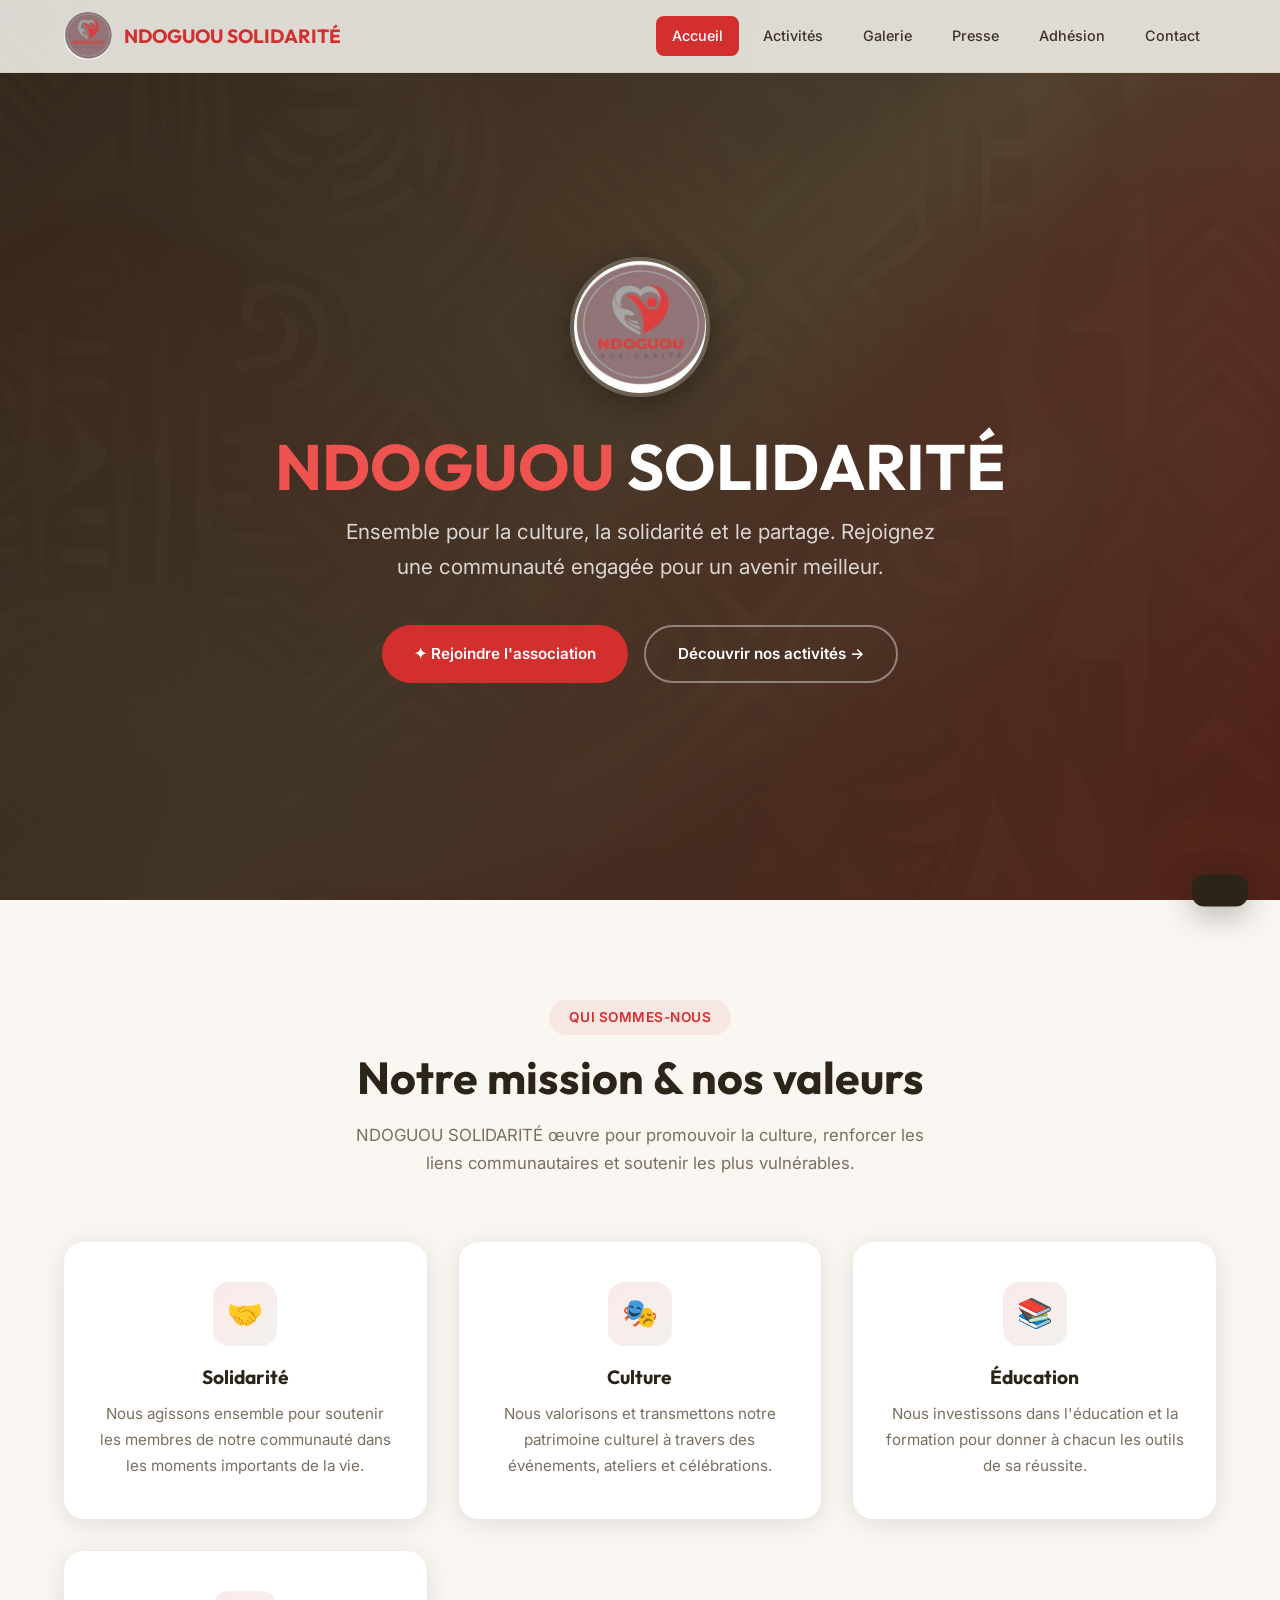
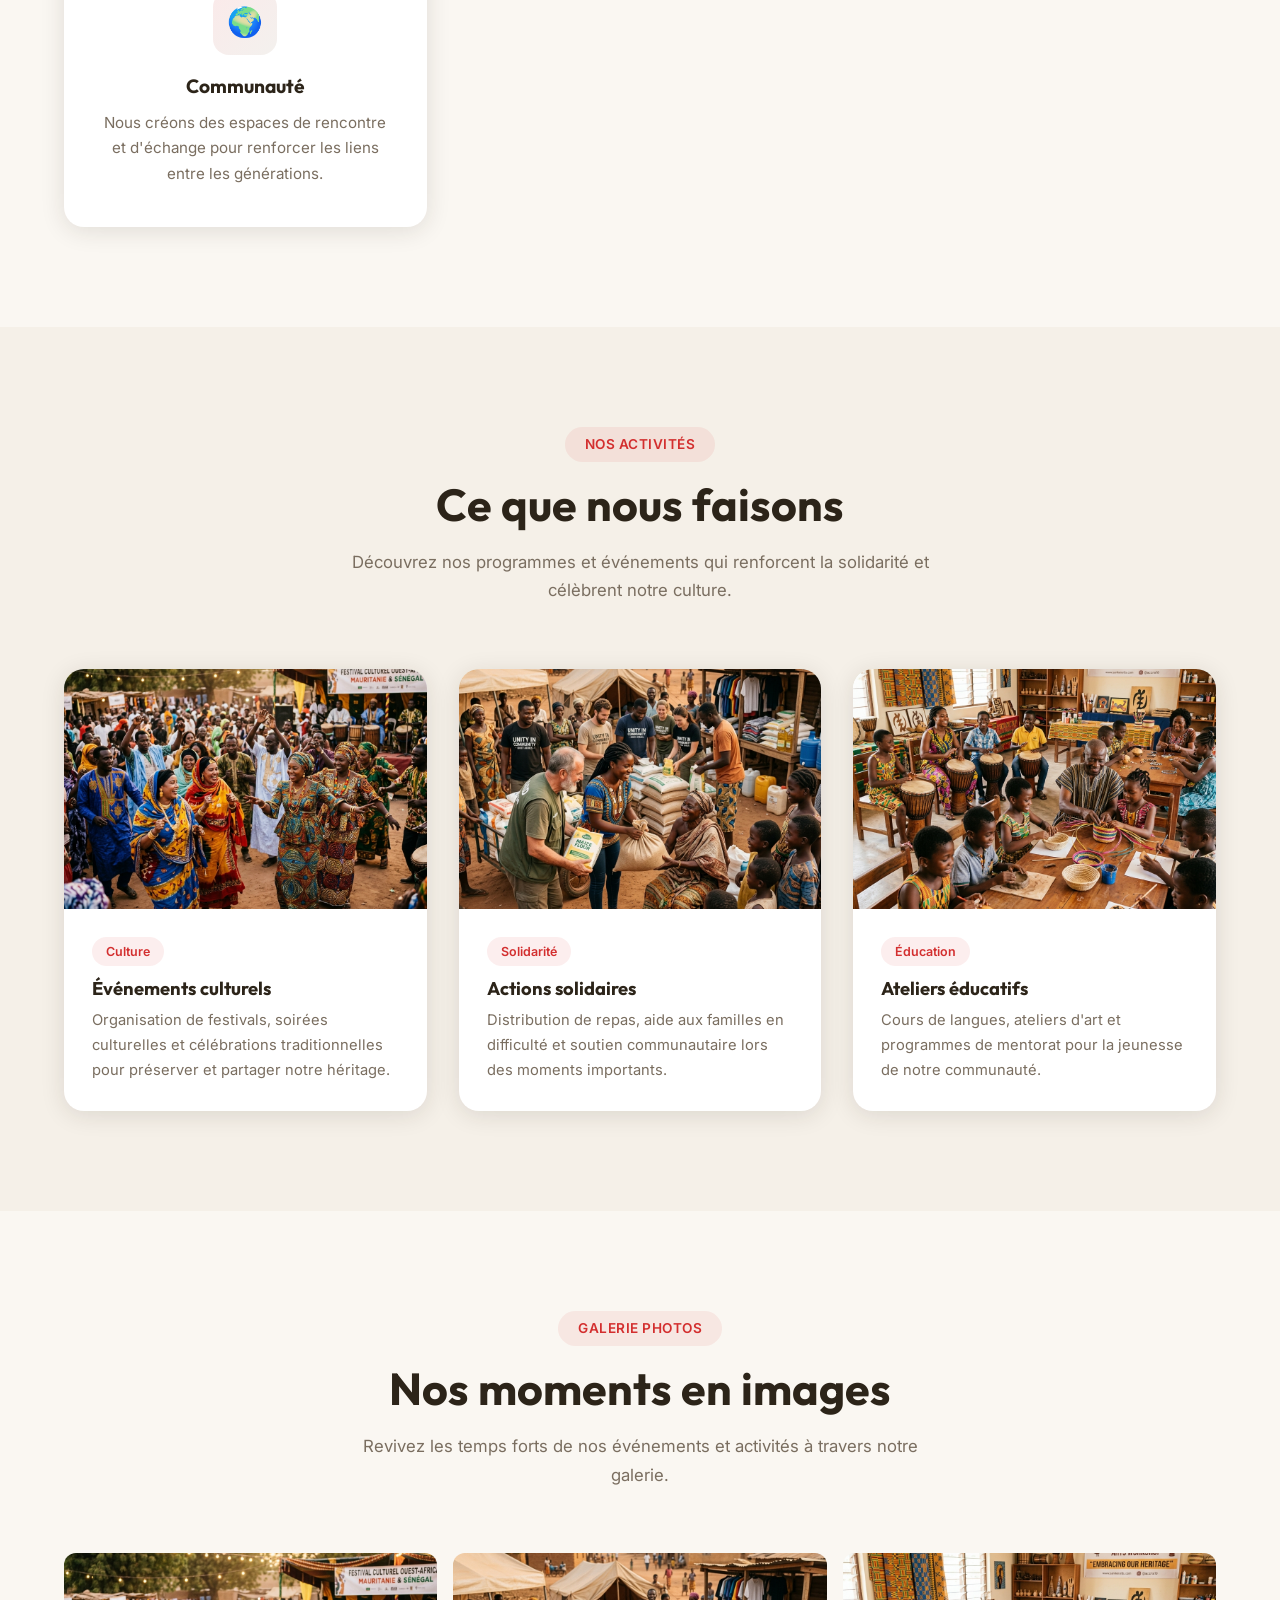
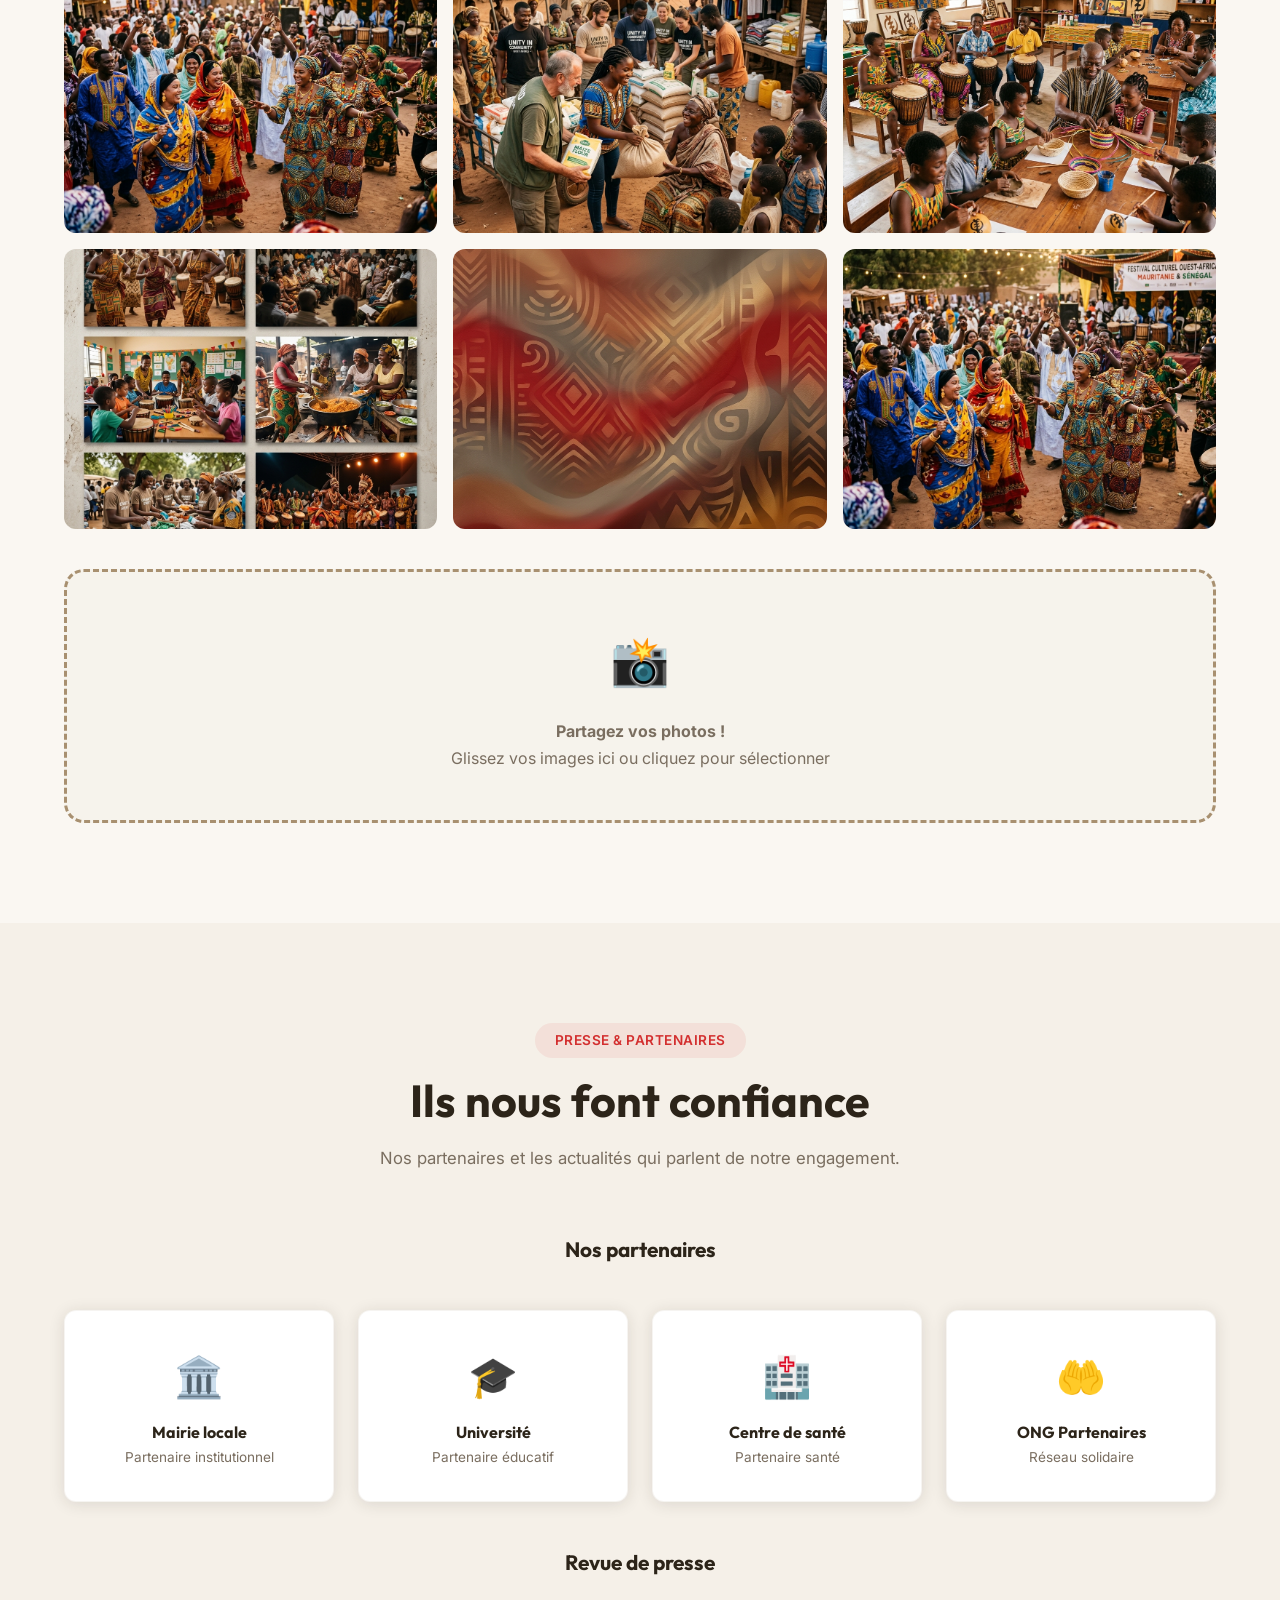
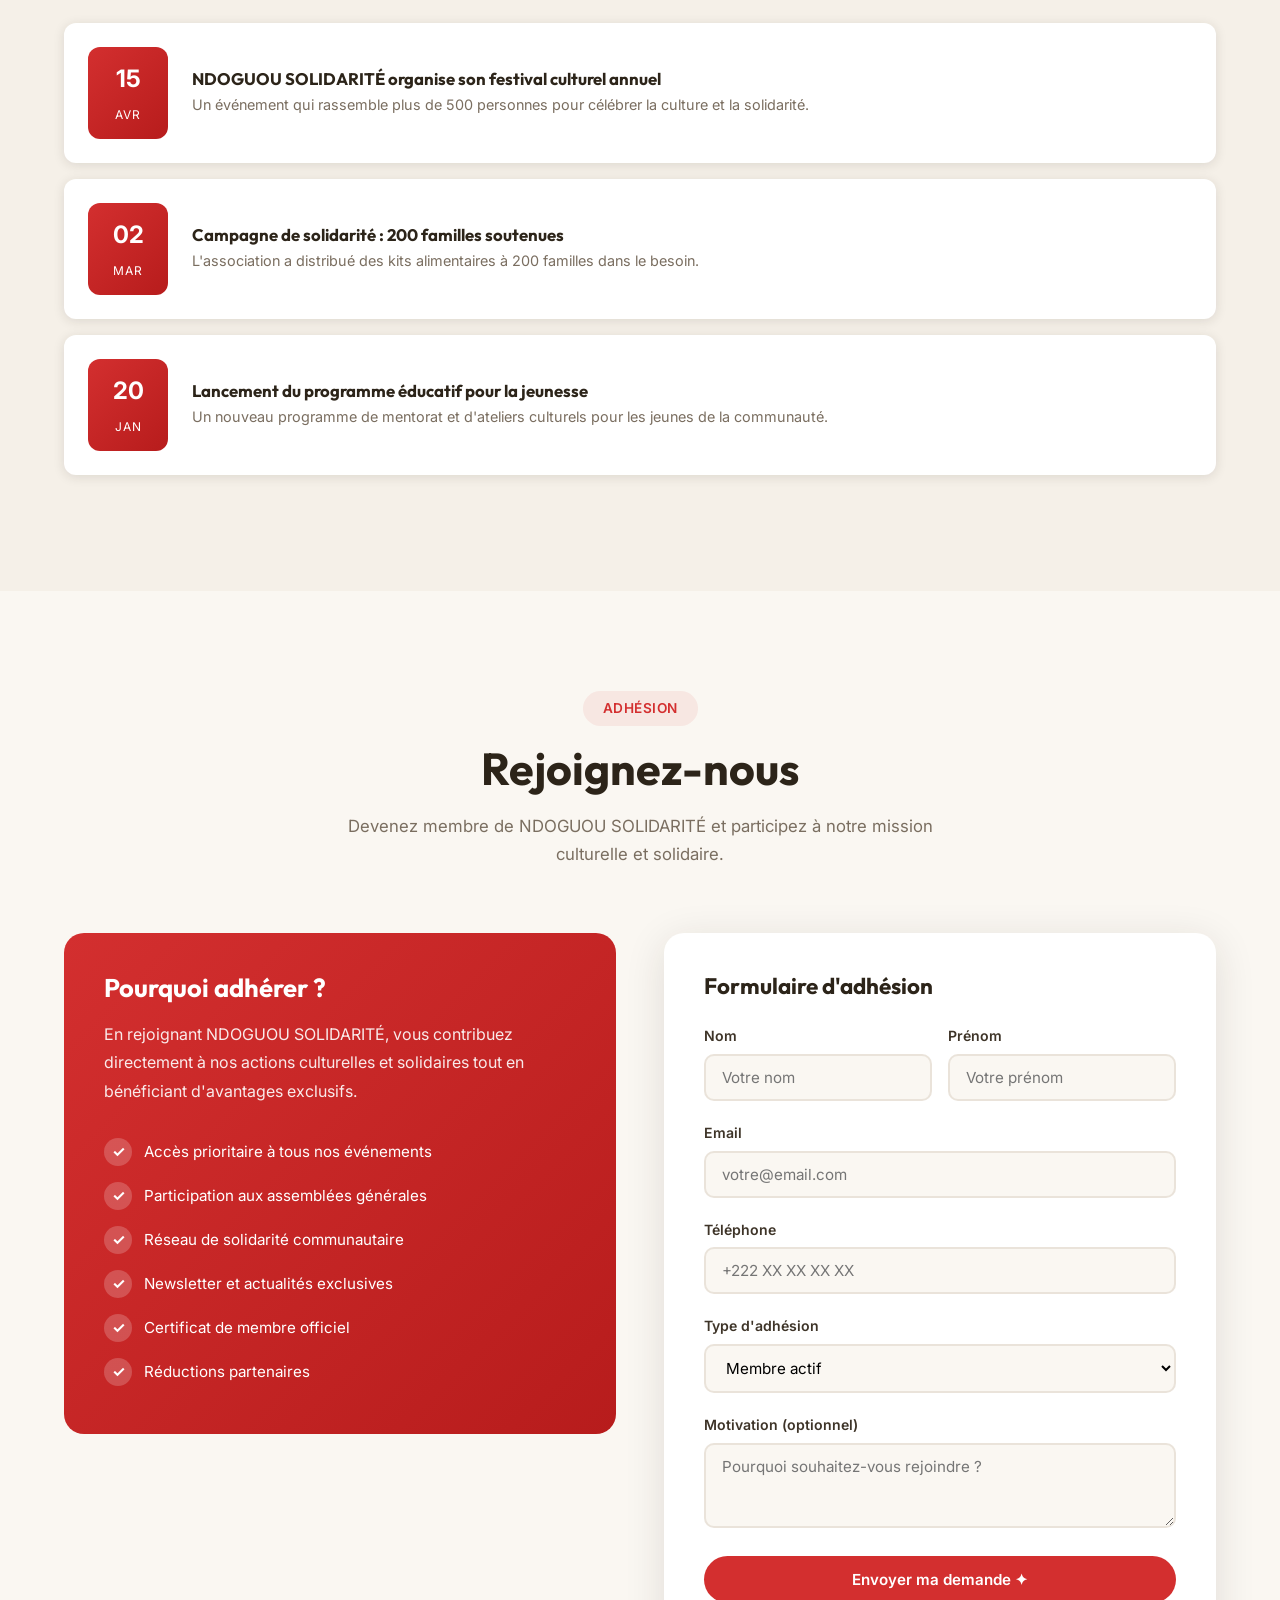
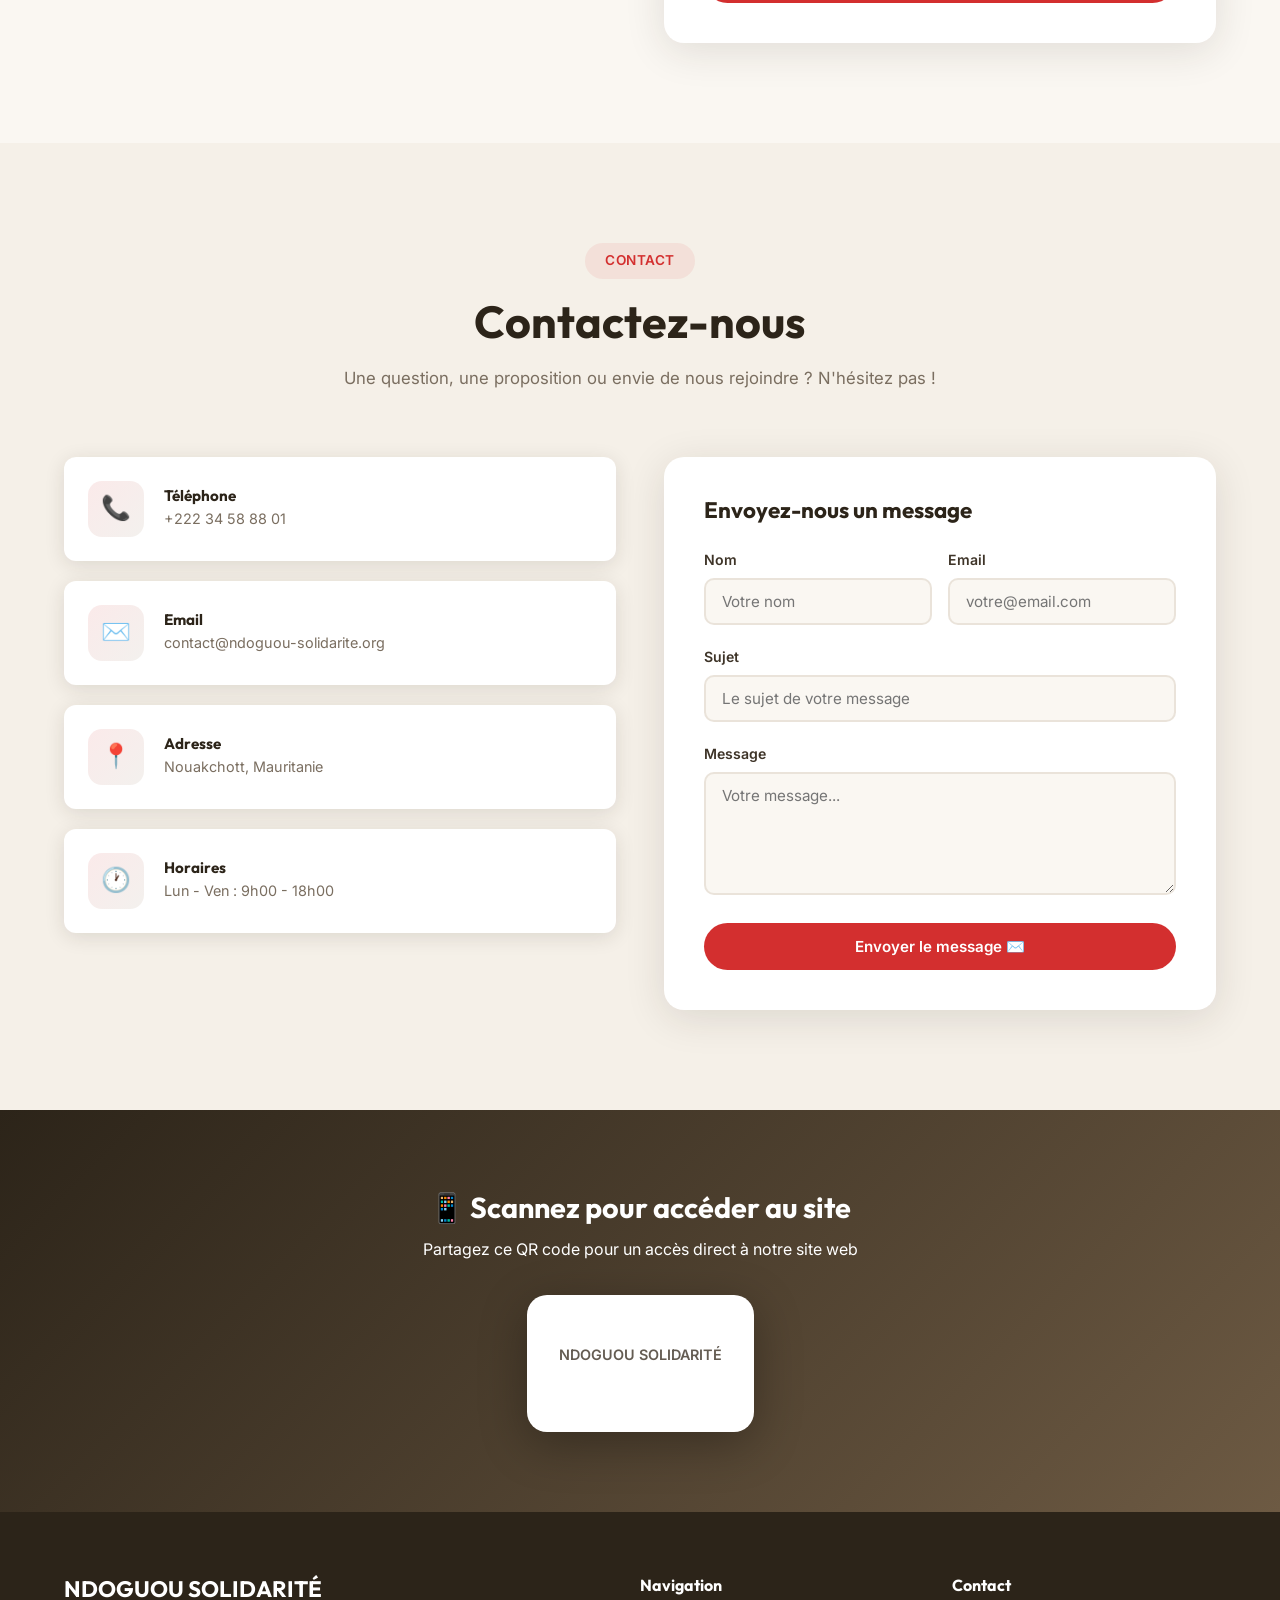
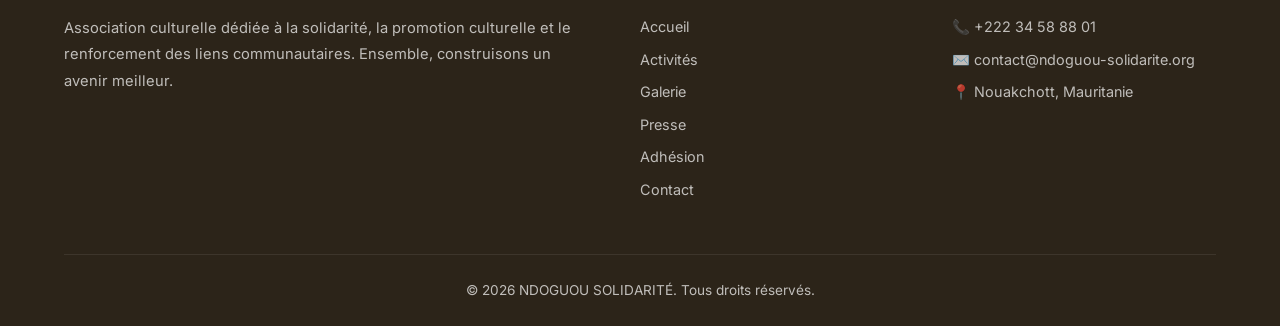
==== index.html @ d0ea3343 "Site web NDOGUOU SOLIDARITÉ - Association Culturelle" ====
<!DOCTYPE html>
<html lang="fr">
<head>
  <meta charset="UTF-8" />
  <meta name="viewport" content="width=device-width, initial-scale=1.0" />
  <title>NDOGUOU SOLIDARITÉ — Association Culturelle</title>
  <meta name="description" content="NDOGUOU SOLIDARITÉ est une association culturelle dédiée à la solidarité, la culture et le partage. Rejoignez-nous pour contribuer à un avenir meilleur." />
  <meta name="keywords" content="NDOGUOU, solidarité, association culturelle, Mauritanie, culture, bénévolat" />
  <link rel="icon" href="assets/images/logo.png" />
  <link rel="preconnect" href="https://fonts.googleapis.com" />
  <link rel="preconnect" href="https://fonts.gstatic.com" crossorigin />
  <link href="https://fonts.googleapis.com/css2?family=Inter:wght@400;500;600;700&family=Outfit:wght@500;600;700;800&display=swap" rel="stylesheet" />
  <link rel="stylesheet" href="index.css" />
</head>
<body>

  <!-- NAVBAR -->
  <nav class="navbar" id="navbar">
    <div class="nav-inner">
      <a href="#accueil" class="nav-logo">
        <img src="assets/images/logo.png" alt="Logo NDOGUOU SOLIDARITÉ" />
        <span>NDOGUOU SOLIDARITÉ</span>
      </a>
      <div class="nav-links" id="navLinks">
        <a href="#accueil" class="active">Accueil</a>
        <a href="#activites">Activités</a>
        <a href="#galerie">Galerie</a>
        <a href="#presse">Presse</a>
        <a href="#adhesion">Adhésion</a>
        <a href="#contact">Contact</a>
      </div>
      <button class="nav-toggle" id="navToggle" aria-label="Menu">
        <span></span><span></span><span></span>
      </button>
    </div>
  </nav>

  <!-- HERO -->
  <section class="hero" id="accueil">
    <div class="hero-overlay"></div>
    <div class="hero-content">
      <img src="assets/images/logo.png" alt="NDOGUOU SOLIDARITÉ" class="hero-logo" />
      <h1><span class="accent">NDOGUOU</span> SOLIDARITÉ</h1>
      <p class="tagline">Ensemble pour la culture, la solidarité et le partage. Rejoignez une communauté engagée pour un avenir meilleur.</p>
      <div class="hero-buttons">
        <a href="#adhesion" class="btn btn-primary">✦ Rejoindre l'association</a>
        <a href="#activites" class="btn btn-outline">Découvrir nos activités →</a>
      </div>
    </div>
  </section>

  <!-- ABOUT / ACCUEIL -->
  <section id="about">
    <div class="container">
      <div class="section-header fade-in">
        <span class="badge">QUI SOMMES-NOUS</span>
        <h2>Notre mission & nos valeurs</h2>
        <p>NDOGUOU SOLIDARITÉ œuvre pour promouvoir la culture, renforcer les liens communautaires et soutenir les plus vulnérables.</p>
      </div>
      <div class="about-grid">
        <div class="about-card fade-in">
          <div class="icon">🤝</div>
          <h3>Solidarité</h3>
          <p>Nous agissons ensemble pour soutenir les membres de notre communauté dans les moments importants de la vie.</p>
        </div>
        <div class="about-card fade-in">
          <div class="icon">🎭</div>
          <h3>Culture</h3>
          <p>Nous valorisons et transmettons notre patrimoine culturel à travers des événements, ateliers et célébrations.</p>
        </div>
        <div class="about-card fade-in">
          <div class="icon">📚</div>
          <h3>Éducation</h3>
          <p>Nous investissons dans l'éducation et la formation pour donner à chacun les outils de sa réussite.</p>
        </div>
        <div class="about-card fade-in">
          <div class="icon">🌍</div>
          <h3>Communauté</h3>
          <p>Nous créons des espaces de rencontre et d'échange pour renforcer les liens entre les générations.</p>
        </div>
      </div>
    </div>
  </section>

  <!-- ACTIVITÉS -->
  <section class="section-alt" id="activites">
    <div class="container">
      <div class="section-header fade-in">
        <span class="badge">NOS ACTIVITÉS</span>
        <h2>Ce que nous faisons</h2>
        <p>Découvrez nos programmes et événements qui renforcent la solidarité et célèbrent notre culture.</p>
      </div>
      <div class="activities-grid">
        <div class="activity-card fade-in">
          <div class="activity-img">
            <img src="assets/images/activity-culture.png" alt="Événements culturels" />
          </div>
          <div class="activity-body">
            <span class="activity-tag">Culture</span>
            <h3>Événements culturels</h3>
            <p>Organisation de festivals, soirées culturelles et célébrations traditionnelles pour préserver et partager notre héritage.</p>
          </div>
        </div>
        <div class="activity-card fade-in">
          <div class="activity-img">
            <img src="assets/images/activity-solidarity.png" alt="Actions solidaires" />
          </div>
          <div class="activity-body">
            <span class="activity-tag">Solidarité</span>
            <h3>Actions solidaires</h3>
            <p>Distribution de repas, aide aux familles en difficulté et soutien communautaire lors des moments importants.</p>
          </div>
        </div>
        <div class="activity-card fade-in">
          <div class="activity-img">
            <img src="assets/images/activity-education.png" alt="Ateliers éducatifs" />
          </div>
          <div class="activity-body">
            <span class="activity-tag">Éducation</span>
            <h3>Ateliers éducatifs</h3>
            <p>Cours de langues, ateliers d'art et programmes de mentorat pour la jeunesse de notre communauté.</p>
          </div>
        </div>
      </div>
    </div>
  </section>

  <!-- GALERIE -->
  <section id="galerie">
    <div class="container">
      <div class="section-header fade-in">
        <span class="badge">GALERIE PHOTOS</span>
        <h2>Nos moments en images</h2>
        <p>Revivez les temps forts de nos événements et activités à travers notre galerie.</p>
      </div>
      <div class="gallery-grid" id="galleryGrid">
        <!-- Photos will be loaded by JS -->
      </div>
      <div class="gallery-upload fade-in" id="galleryUpload">
        <div class="upload-icon">📸</div>
        <p><strong>Partagez vos photos !</strong></p>
        <p>Glissez vos images ici ou cliquez pour sélectionner</p>
        <input type="file" id="galleryInput" accept="image/*" multiple />
      </div>
    </div>
  </section>

  <!-- PRESSE / PARTENAIRES -->
  <section class="section-alt" id="presse">
    <div class="container">
      <div class="section-header fade-in">
        <span class="badge">PRESSE & PARTENAIRES</span>
        <h2>Ils nous font confiance</h2>
        <p>Nos partenaires et les actualités qui parlent de notre engagement.</p>
      </div>

      <h3 style="text-align:center;margin-bottom:24px;color:var(--dark);font-size:1.3rem;" class="fade-in">Nos partenaires</h3>
      <div class="partners-grid fade-in">
        <div class="partner-card">
          <div class="partner-icon">🏛️</div>
          <h4>Mairie locale</h4>
          <p>Partenaire institutionnel</p>
        </div>
        <div class="partner-card">
          <div class="partner-icon">🎓</div>
          <h4>Université</h4>
          <p>Partenaire éducatif</p>
        </div>
        <div class="partner-card">
          <div class="partner-icon">🏥</div>
          <h4>Centre de santé</h4>
          <p>Partenaire santé</p>
        </div>
        <div class="partner-card">
          <div class="partner-icon">🤲</div>
          <h4>ONG Partenaires</h4>
          <p>Réseau solidaire</p>
        </div>
      </div>

      <h3 style="text-align:center;margin:48px 0 24px;color:var(--dark);font-size:1.3rem;" class="fade-in">Revue de presse</h3>
      <div class="press-list fade-in">
        <div class="press-item">
          <div class="press-date"><span class="day">15</span><span class="month">Avr</span></div>
          <div class="press-info">
            <h4>NDOGUOU SOLIDARITÉ organise son festival culturel annuel</h4>
            <p>Un événement qui rassemble plus de 500 personnes pour célébrer la culture et la solidarité.</p>
          </div>
        </div>
        <div class="press-item">
          <div class="press-date"><span class="day">02</span><span class="month">Mar</span></div>
          <div class="press-info">
            <h4>Campagne de solidarité : 200 familles soutenues</h4>
            <p>L'association a distribué des kits alimentaires à 200 familles dans le besoin.</p>
          </div>
        </div>
        <div class="press-item">
          <div class="press-date"><span class="day">20</span><span class="month">Jan</span></div>
          <div class="press-info">
            <h4>Lancement du programme éducatif pour la jeunesse</h4>
            <p>Un nouveau programme de mentorat et d'ateliers culturels pour les jeunes de la communauté.</p>
          </div>
        </div>
      </div>
    </div>
  </section>

  <!-- ADHÉSION -->
  <section id="adhesion">
    <div class="container">
      <div class="section-header fade-in">
        <span class="badge">ADHÉSION</span>
        <h2>Rejoignez-nous</h2>
        <p>Devenez membre de NDOGUOU SOLIDARITÉ et participez à notre mission culturelle et solidaire.</p>
      </div>
      <div class="adhesion-wrapper fade-in">
        <div class="adhesion-info">
          <h3>Pourquoi adhérer ?</h3>
          <p>En rejoignant NDOGUOU SOLIDARITÉ, vous contribuez directement à nos actions culturelles et solidaires tout en bénéficiant d'avantages exclusifs.</p>
          <ul class="adhesion-benefits">
            <li>Accès prioritaire à tous nos événements</li>
            <li>Participation aux assemblées générales</li>
            <li>Réseau de solidarité communautaire</li>
            <li>Newsletter et actualités exclusives</li>
            <li>Certificat de membre officiel</li>
            <li>Réductions partenaires</li>
          </ul>
        </div>
        <form class="adhesion-form" id="adhesionForm">
          <h3>Formulaire d'adhésion</h3>
          <div class="form-row">
            <div class="form-group">
              <label for="adhNom">Nom</label>
              <input type="text" id="adhNom" placeholder="Votre nom" required />
            </div>
            <div class="form-group">
              <label for="adhPrenom">Prénom</label>
              <input type="text" id="adhPrenom" placeholder="Votre prénom" required />
            </div>
          </div>
          <div class="form-group">
            <label for="adhEmail">Email</label>
            <input type="email" id="adhEmail" placeholder="votre@email.com" required />
          </div>
          <div class="form-group">
            <label for="adhTel">Téléphone</label>
            <input type="tel" id="adhTel" placeholder="+222 XX XX XX XX" required />
          </div>
          <div class="form-group">
            <label for="adhType">Type d'adhésion</label>
            <select id="adhType">
              <option value="membre">Membre actif</option>
              <option value="bienfaiteur">Membre bienfaiteur</option>
              <option value="honneur">Membre d'honneur</option>
            </select>
          </div>
          <div class="form-group">
            <label for="adhMessage">Motivation (optionnel)</label>
            <textarea id="adhMessage" rows="3" placeholder="Pourquoi souhaitez-vous rejoindre ?"></textarea>
          </div>
          <button type="submit" class="btn btn-primary" style="width:100%;justify-content:center;">Envoyer ma demande ✦</button>
        </form>
      </div>
    </div>
  </section>

  <!-- CONTACT -->
  <section class="section-alt" id="contact">
    <div class="container">
      <div class="section-header fade-in">
        <span class="badge">CONTACT</span>
        <h2>Contactez-nous</h2>
        <p>Une question, une proposition ou envie de nous rejoindre ? N'hésitez pas !</p>
      </div>
      <div class="contact-grid fade-in">
        <div class="contact-info-cards">
          <div class="contact-card">
            <div class="c-icon">📞</div>
            <div>
              <h4>Téléphone</h4>
              <p>+222 34 58 88 01</p>
            </div>
          </div>
          <div class="contact-card">
            <div class="c-icon">✉️</div>
            <div>
              <h4>Email</h4>
              <p>contact@ndoguou-solidarite.org</p>
            </div>
          </div>
          <div class="contact-card">
            <div class="c-icon">📍</div>
            <div>
              <h4>Adresse</h4>
              <p>Nouakchott, Mauritanie</p>
            </div>
          </div>
          <div class="contact-card">
            <div class="c-icon">🕐</div>
            <div>
              <h4>Horaires</h4>
              <p>Lun - Ven : 9h00 - 18h00</p>
            </div>
          </div>
        </div>
        <form class="contact-form" id="contactForm">
          <h3>Envoyez-nous un message</h3>
          <div class="form-row">
            <div class="form-group">
              <label for="ctNom">Nom</label>
              <input type="text" id="ctNom" placeholder="Votre nom" required />
            </div>
            <div class="form-group">
              <label for="ctEmail">Email</label>
              <input type="email" id="ctEmail" placeholder="votre@email.com" required />
            </div>
          </div>
          <div class="form-group">
            <label for="ctSujet">Sujet</label>
            <input type="text" id="ctSujet" placeholder="Le sujet de votre message" required />
          </div>
          <div class="form-group">
            <label for="ctMessage">Message</label>
            <textarea id="ctMessage" rows="5" placeholder="Votre message..." required></textarea>
          </div>
          <button type="submit" class="btn btn-primary" style="width:100%;justify-content:center;">Envoyer le message ✉️</button>
        </form>
      </div>
    </div>
  </section>

  <!-- QR CODE -->
  <section class="qr-section" id="qrcode">
    <div class="container">
      <h2 class="fade-in">📱 Scannez pour accéder au site</h2>
      <p class="fade-in">Partagez ce QR code pour un accès direct à notre site web</p>
      <div class="qr-box fade-in">
        <div id="qrCanvas"></div>
        <p class="qr-label">NDOGUOU SOLIDARITÉ</p>
      </div>
    </div>
  </section>

  <!-- FOOTER -->
  <footer class="footer">
    <div class="container">
      <div class="footer-grid">
        <div class="footer-brand">
          <h3>NDOGUOU SOLIDARITÉ</h3>
          <p>Association culturelle dédiée à la solidarité, la promotion culturelle et le renforcement des liens communautaires. Ensemble, construisons un avenir meilleur.</p>
        </div>
        <div class="footer-links">
          <h4>Navigation</h4>
          <a href="#accueil">Accueil</a>
          <a href="#activites">Activités</a>
          <a href="#galerie">Galerie</a>
          <a href="#presse">Presse</a>
          <a href="#adhesion">Adhésion</a>
          <a href="#contact">Contact</a>
        </div>
        <div class="footer-contact">
          <h4>Contact</h4>
          <p>📞 +222 34 58 88 01</p>
          <p>✉️ contact@ndoguou-solidarite.org</p>
          <p>📍 Nouakchott, Mauritanie</p>
        </div>
      </div>
      <div class="footer-bottom">
        <p>© 2026 NDOGUOU SOLIDARITÉ. Tous droits réservés.</p>
      </div>
    </div>
  </footer>

  <!-- LIGHTBOX -->
  <div class="lightbox" id="lightbox">
    <button class="lightbox-close" id="lightboxClose">✕</button>
    <button class="lightbox-nav lightbox-prev" id="lightboxPrev">‹</button>
    <img src="" alt="Photo galerie" id="lightboxImg" />
    <button class="lightbox-nav lightbox-next" id="lightboxNext">›</button>
  </div>

  <!-- TOAST -->
  <div class="toast" id="toast"></div>

  <!-- QR Code Library -->
  <script src="https://cdn.jsdelivr.net/npm/qrcodejs@1.0.0/qrcode.min.js"></script>
  <script src="script.js"></script>
</body>
</html>
---- index.css ----
/* ===== DESIGN TOKENS ===== */
:root {
  --red: #D32F2F;
  --red-dark: #B71C1C;
  --red-light: #EF5350;
  --brown: #8B7355;
  --brown-dark: #6D5A43;
  --brown-light: #A89070;
  --offwhite: #FAF7F2;
  --cream: #F5F0E8;
  --white: #FFFFFF;
  --dark: #2C2419;
  --text: #3E3428;
  --text-light: #7A6E60;
  --shadow: rgba(44,36,25,0.12);
  --shadow-lg: rgba(44,36,25,0.2);
  --radius: 12px;
  --radius-lg: 20px;
  --transition: 0.3s cubic-bezier(0.4,0,0.2,1);
}

/* ===== RESET & BASE ===== */
*, *::before, *::after { margin:0; padding:0; box-sizing:border-box; }
html { scroll-behavior: smooth; scroll-padding-top: 80px; }
body {
  font-family: 'Inter', sans-serif;
  background: var(--offwhite);
  color: var(--text);
  line-height: 1.7;
  overflow-x: hidden;
}
img { max-width:100%; display:block; }
a { text-decoration:none; color:inherit; }
ul { list-style:none; }
h1,h2,h3,h4 { font-family:'Outfit',sans-serif; line-height:1.2; }
.container { max-width:1200px; margin:0 auto; padding:0 24px; }

/* ===== NAVBAR ===== */
.navbar {
  position:fixed; top:0; left:0; right:0; z-index:1000;
  background: rgba(250,247,242,0.85);
  backdrop-filter: blur(16px);
  border-bottom: 1px solid rgba(139,115,85,0.1);
  transition: var(--transition);
}
.navbar.scrolled { background:rgba(250,247,242,0.97); box-shadow:0 2px 20px var(--shadow); }
.nav-inner { display:flex; align-items:center; justify-content:space-between; padding:12px 24px; max-width:1200px; margin:0 auto; }
.nav-logo { display:flex; align-items:center; gap:12px; }
.nav-logo img { width:48px; height:48px; border-radius:50%; object-fit:cover; }
.nav-logo span { font-family:'Outfit',sans-serif; font-weight:700; font-size:1.2rem; color:var(--red); }
.nav-links { display:flex; gap:8px; align-items:center; }
.nav-links a {
  padding:8px 16px; border-radius:8px; font-size:0.9rem; font-weight:500;
  color:var(--text); transition:var(--transition);
}
.nav-links a:hover, .nav-links a.active { background:var(--red); color:var(--white); }
.nav-toggle { display:none; background:none; border:none; cursor:pointer; padding:8px; }
.nav-toggle span { display:block; width:24px; height:2px; background:var(--text); margin:5px 0; transition:var(--transition); border-radius:2px; }
.nav-toggle.open span:nth-child(1) { transform:rotate(45deg) translate(5px,5px); }
.nav-toggle.open span:nth-child(2) { opacity:0; }
.nav-toggle.open span:nth-child(3) { transform:rotate(-45deg) translate(5px,-5px); }

/* ===== HERO ===== */
.hero {
  min-height:100vh; display:flex; align-items:center; justify-content:center;
  position:relative; overflow:hidden; text-align:center;
  background: linear-gradient(135deg, var(--dark) 0%, var(--brown-dark) 50%, var(--red-dark) 100%);
}
.hero::before {
  content:''; position:absolute; inset:0;
  background: url('assets/images/hero-bg.png') center/cover;
  opacity:0.15;
}
.hero-overlay { position:absolute; inset:0; background:linear-gradient(180deg,rgba(44,36,25,0.5) 0%,rgba(44,36,25,0.7) 100%); }
.hero-content { position:relative; z-index:2; padding:120px 24px 80px; }
.hero-logo { width:140px; height:140px; border-radius:50%; margin:0 auto 32px; border:4px solid rgba(255,255,255,0.2); box-shadow:0 8px 32px rgba(0,0,0,0.3); animation:float 6s ease-in-out infinite; }
@keyframes float { 0%,100%{transform:translateY(0)} 50%{transform:translateY(-12px)} }
.hero h1 { font-size:clamp(2.2rem,5vw,4rem); color:var(--white); margin-bottom:8px; }
.hero h1 .accent { color:var(--red-light); }
.hero .tagline { font-size:clamp(1rem,2vw,1.3rem); color:rgba(255,255,255,0.8); margin-bottom:40px; max-width:600px; margin-left:auto; margin-right:auto; }
.hero-buttons { display:flex; gap:16px; justify-content:center; flex-wrap:wrap; }

/* ===== BUTTONS ===== */
.btn {
  display:inline-flex; align-items:center; gap:8px; padding:14px 32px;
  border-radius:50px; font-weight:600; font-size:0.95rem;
  cursor:pointer; border:none; transition:var(--transition);
  font-family:'Inter',sans-serif;
}
.btn-primary { background:var(--red); color:var(--white); }
.btn-primary:hover { background:var(--red-dark); transform:translateY(-2px); box-shadow:0 8px 24px rgba(211,47,47,0.3); }
.btn-outline { background:transparent; color:var(--white); border:2px solid rgba(255,255,255,0.4); }
.btn-outline:hover { border-color:var(--white); background:rgba(255,255,255,0.1); transform:translateY(-2px); }
.btn-brown { background:var(--brown); color:var(--white); }
.btn-brown:hover { background:var(--brown-dark); transform:translateY(-2px); box-shadow:0 8px 24px rgba(139,115,85,0.3); }

/* ===== SECTIONS ===== */
section { padding:100px 0; }
.section-header { text-align:center; margin-bottom:64px; }
.section-header .badge {
  display:inline-block; padding:6px 20px; border-radius:50px;
  background:rgba(211,47,47,0.08); color:var(--red); font-size:0.85rem;
  font-weight:600; margin-bottom:16px; letter-spacing:0.5px;
}
.section-header h2 { font-size:clamp(1.8rem,3.5vw,2.8rem); color:var(--dark); margin-bottom:16px; }
.section-header p { max-width:600px; margin:0 auto; color:var(--text-light); font-size:1.05rem; }
.section-alt { background:var(--cream); }

/* ===== ABOUT CARDS (in Accueil) ===== */
.about-grid { display:grid; grid-template-columns:repeat(auto-fit,minmax(280px,1fr)); gap:32px; }
.about-card {
  background:var(--white); border-radius:var(--radius-lg); padding:40px 32px;
  box-shadow:0 4px 24px var(--shadow); transition:var(--transition);
  text-align:center; position:relative; overflow:hidden;
}
.about-card::before {
  content:''; position:absolute; top:0; left:0; right:0; height:4px;
  background:linear-gradient(90deg,var(--red),var(--brown));
  transform:scaleX(0); transform-origin:left; transition:var(--transition);
}
.about-card:hover { transform:translateY(-6px); box-shadow:0 12px 40px var(--shadow-lg); }
.about-card:hover::before { transform:scaleX(1); }
.about-card .icon {
  width:64px; height:64px; border-radius:16px; display:flex; align-items:center; justify-content:center;
  margin:0 auto 20px; font-size:1.8rem;
  background:linear-gradient(135deg,rgba(211,47,47,0.1),rgba(139,115,85,0.1));
}
.about-card h3 { font-size:1.2rem; margin-bottom:12px; color:var(--dark); }
.about-card p { color:var(--text-light); font-size:0.95rem; }

/* ===== ACTIVITIES ===== */
.activities-grid { display:grid; grid-template-columns:repeat(auto-fit,minmax(340px,1fr)); gap:32px; }
.activity-card {
  border-radius:var(--radius-lg); overflow:hidden; background:var(--white);
  box-shadow:0 4px 24px var(--shadow); transition:var(--transition);
}
.activity-card:hover { transform:translateY(-6px); box-shadow:0 12px 40px var(--shadow-lg); }
.activity-img { height:240px; overflow:hidden; }
.activity-img img { width:100%; height:100%; object-fit:cover; transition:var(--transition); }
.activity-card:hover .activity-img img { transform:scale(1.05); }
.activity-body { padding:28px; }
.activity-tag {
  display:inline-block; padding:4px 14px; border-radius:50px; font-size:0.78rem;
  font-weight:600; margin-bottom:12px; background:rgba(211,47,47,0.08); color:var(--red);
}
.activity-body h3 { font-size:1.15rem; margin-bottom:8px; color:var(--dark); }
.activity-body p { color:var(--text-light); font-size:0.92rem; }

/* ===== GALLERY ===== */
.gallery-grid {
  display:grid; grid-template-columns:repeat(auto-fill,minmax(280px,1fr));
  gap:16px;
}
.gallery-item {
  border-radius:var(--radius); overflow:hidden; cursor:pointer;
  position:relative; aspect-ratio:4/3;
}
.gallery-item img { width:100%; height:100%; object-fit:cover; transition:var(--transition); }
.gallery-item::after {
  content:'🔍'; position:absolute; inset:0; display:flex; align-items:center; justify-content:center;
  background:rgba(44,36,25,0.5); opacity:0; transition:var(--transition); font-size:2rem;
}
.gallery-item:hover img { transform:scale(1.08); }
.gallery-item:hover::after { opacity:1; }

/* Upload zone */
.gallery-upload {
  border:3px dashed var(--brown-light); border-radius:var(--radius-lg);
  padding:48px; text-align:center; margin-top:40px; cursor:pointer;
  transition:var(--transition); background:rgba(139,115,85,0.03);
}
.gallery-upload:hover { border-color:var(--red); background:rgba(211,47,47,0.03); }
.gallery-upload .upload-icon { font-size:3rem; margin-bottom:16px; }
.gallery-upload p { color:var(--text-light); }
.gallery-upload input { display:none; }

/* Lightbox */
.lightbox {
  position:fixed; inset:0; z-index:9999; background:rgba(0,0,0,0.92);
  display:none; align-items:center; justify-content:center;
  backdrop-filter:blur(8px);
}
.lightbox.active { display:flex; }
.lightbox img { max-width:90vw; max-height:85vh; border-radius:var(--radius); object-fit:contain; }
.lightbox-close {
  position:absolute; top:24px; right:24px; background:none; border:none;
  color:white; font-size:2rem; cursor:pointer; z-index:10;
}
.lightbox-nav {
  position:absolute; top:50%; transform:translateY(-50%);
  background:rgba(255,255,255,0.15); border:none; color:white;
  width:48px; height:48px; border-radius:50%; cursor:pointer; font-size:1.4rem;
  transition:var(--transition);
}
.lightbox-nav:hover { background:rgba(255,255,255,0.3); }
.lightbox-prev { left:24px; }
.lightbox-next { right:24px; }

/* ===== PRESS / PARTNERS ===== */
.partners-grid { display:grid; grid-template-columns:repeat(auto-fit,minmax(200px,1fr)); gap:24px; margin-top:48px; }
.partner-card {
  background:var(--white); border-radius:var(--radius); padding:32px;
  text-align:center; box-shadow:0 2px 16px var(--shadow); transition:var(--transition);
  border:1px solid rgba(139,115,85,0.08);
}
.partner-card:hover { transform:translateY(-4px); box-shadow:0 8px 32px var(--shadow-lg); }
.partner-card .partner-icon { font-size:2.5rem; margin-bottom:12px; }
.partner-card h4 { font-size:1rem; color:var(--dark); margin-bottom:4px; }
.partner-card p { font-size:0.85rem; color:var(--text-light); }

.press-list { margin-top:48px; }
.press-item {
  display:flex; align-items:center; gap:24px; padding:24px;
  background:var(--white); border-radius:var(--radius); margin-bottom:16px;
  box-shadow:0 2px 12px var(--shadow); transition:var(--transition);
}
.press-item:hover { transform:translateX(6px); box-shadow:0 4px 20px var(--shadow-lg); }
.press-date {
  min-width:80px; text-align:center; padding:12px; border-radius:var(--radius);
  background:linear-gradient(135deg,var(--red),var(--red-dark)); color:var(--white);
}
.press-date .day { font-size:1.5rem; font-weight:700; display:block; }
.press-date .month { font-size:0.75rem; text-transform:uppercase; letter-spacing:1px; }
.press-info h4 { font-size:1.05rem; color:var(--dark); margin-bottom:4px; }
.press-info p { color:var(--text-light); font-size:0.9rem; }

/* ===== ADHESION ===== */
.adhesion-wrapper {
  display:grid; grid-template-columns:1fr 1fr; gap:48px; align-items:start;
}
.adhesion-info { padding:40px; background:linear-gradient(135deg,var(--red),var(--red-dark)); border-radius:var(--radius-lg); color:var(--white); }
.adhesion-info h3 { font-size:1.6rem; margin-bottom:16px; }
.adhesion-info p { opacity:0.9; margin-bottom:24px; line-height:1.8; }
.adhesion-benefits { list-style:none; }
.adhesion-benefits li { padding:8px 0; display:flex; align-items:center; gap:12px; font-size:0.95rem; }
.adhesion-benefits li::before { content:'✓'; background:rgba(255,255,255,0.2); width:28px; height:28px; border-radius:50%; display:flex; align-items:center; justify-content:center; font-weight:700; flex-shrink:0; }
.adhesion-form {
  background:var(--white); border-radius:var(--radius-lg); padding:40px;
  box-shadow:0 8px 40px var(--shadow);
}
.adhesion-form h3 { font-size:1.4rem; margin-bottom:24px; color:var(--dark); }
.form-group { margin-bottom:20px; }
.form-group label { display:block; font-size:0.88rem; font-weight:600; margin-bottom:6px; color:var(--text); }
.form-group input, .form-group select, .form-group textarea {
  width:100%; padding:12px 16px; border:2px solid rgba(139,115,85,0.15);
  border-radius:10px; font-size:0.95rem; font-family:'Inter',sans-serif;
  transition:var(--transition); background:var(--offwhite);
}
.form-group input:focus, .form-group select:focus, .form-group textarea:focus {
  outline:none; border-color:var(--red); background:var(--white);
  box-shadow:0 0 0 4px rgba(211,47,47,0.08);
}
.form-row { display:grid; grid-template-columns:1fr 1fr; gap:16px; }

/* ===== CONTACT ===== */
.contact-grid { display:grid; grid-template-columns:1fr 1fr; gap:48px; }
.contact-info-cards { display:flex; flex-direction:column; gap:20px; }
.contact-card {
  display:flex; align-items:center; gap:20px; padding:24px;
  background:var(--white); border-radius:var(--radius); box-shadow:0 4px 20px var(--shadow);
  transition:var(--transition);
}
.contact-card:hover { transform:translateX(6px); }
.contact-card .c-icon {
  width:56px; height:56px; border-radius:14px; display:flex; align-items:center; justify-content:center;
  font-size:1.5rem; background:linear-gradient(135deg,rgba(211,47,47,0.1),rgba(139,115,85,0.1)); flex-shrink:0;
}
.contact-card h4 { font-size:0.95rem; color:var(--dark); margin-bottom:2px; }
.contact-card p { font-size:0.9rem; color:var(--text-light); }
.contact-form { background:var(--white); border-radius:var(--radius-lg); padding:40px; box-shadow:0 8px 40px var(--shadow); }
.contact-form h3 { font-size:1.4rem; margin-bottom:24px; color:var(--dark); }

/* ===== QR CODE SECTION ===== */
.qr-section {
  background:linear-gradient(135deg,var(--dark),var(--brown-dark));
  padding:80px 0; text-align:center; color:var(--white);
}
.qr-box {
  display:inline-block; background:var(--white); border-radius:var(--radius-lg);
  padding:32px; box-shadow:0 12px 48px rgba(0,0,0,0.3);
}
.qr-box canvas, .qr-box img { border-radius:8px; }
.qr-section h2 { margin-bottom:12px; font-size:1.8rem; }
.qr-section p { opacity:0.8; margin-bottom:32px; }
.qr-label { margin-top:16px; color:var(--text); font-weight:600; font-size:0.9rem; }

/* ===== FOOTER ===== */
.footer {
  background:var(--dark); color:rgba(255,255,255,0.7); padding:64px 0 24px;
}
.footer-grid { display:grid; grid-template-columns:2fr 1fr 1fr; gap:48px; margin-bottom:48px; }
.footer-brand h3 { color:var(--white); font-size:1.4rem; margin-bottom:12px; }
.footer-brand p { font-size:0.92rem; line-height:1.8; }
.footer-links h4, .footer-contact h4 { color:var(--white); font-size:1rem; margin-bottom:16px; }
.footer-links a { display:block; padding:4px 0; font-size:0.9rem; transition:var(--transition); }
.footer-links a:hover { color:var(--red-light); padding-left:6px; }
.footer-contact p { font-size:0.9rem; padding:4px 0; }
.footer-bottom { border-top:1px solid rgba(255,255,255,0.08); padding-top:24px; text-align:center; font-size:0.85rem; }

/* ===== ANIMATIONS ===== */
.fade-in {
  opacity:0; transform:translateY(30px);
  transition: opacity 0.7s ease, transform 0.7s ease;
}
.fade-in.visible { opacity:1; transform:translateY(0); }

/* ===== TOAST ===== */
.toast {
  position:fixed; bottom:32px; right:32px; padding:16px 28px;
  background:var(--dark); color:var(--white); border-radius:var(--radius);
  box-shadow:0 8px 32px rgba(0,0,0,0.3); transform:translateY(120%);
  transition:var(--transition); z-index:9999; font-size:0.95rem;
}
.toast.show { transform:translateY(0); }

/* ===== RESPONSIVE ===== */
@media (max-width:992px) {
  .adhesion-wrapper, .contact-grid, .footer-grid { grid-template-columns:1fr; }
}
@media (max-width:768px) {
  .nav-links {
    position:fixed; top:0; right:-100%; width:280px; height:100vh;
    background:var(--offwhite); flex-direction:column; padding:80px 32px 32px;
    box-shadow:-4px 0 24px var(--shadow-lg); transition:var(--transition);
    gap:4px;
  }
  .nav-links.open { right:0; }
  .nav-toggle { display:block; }
  .activities-grid { grid-template-columns:1fr; }
  .form-row { grid-template-columns:1fr; }
  section { padding:72px 0; }
}
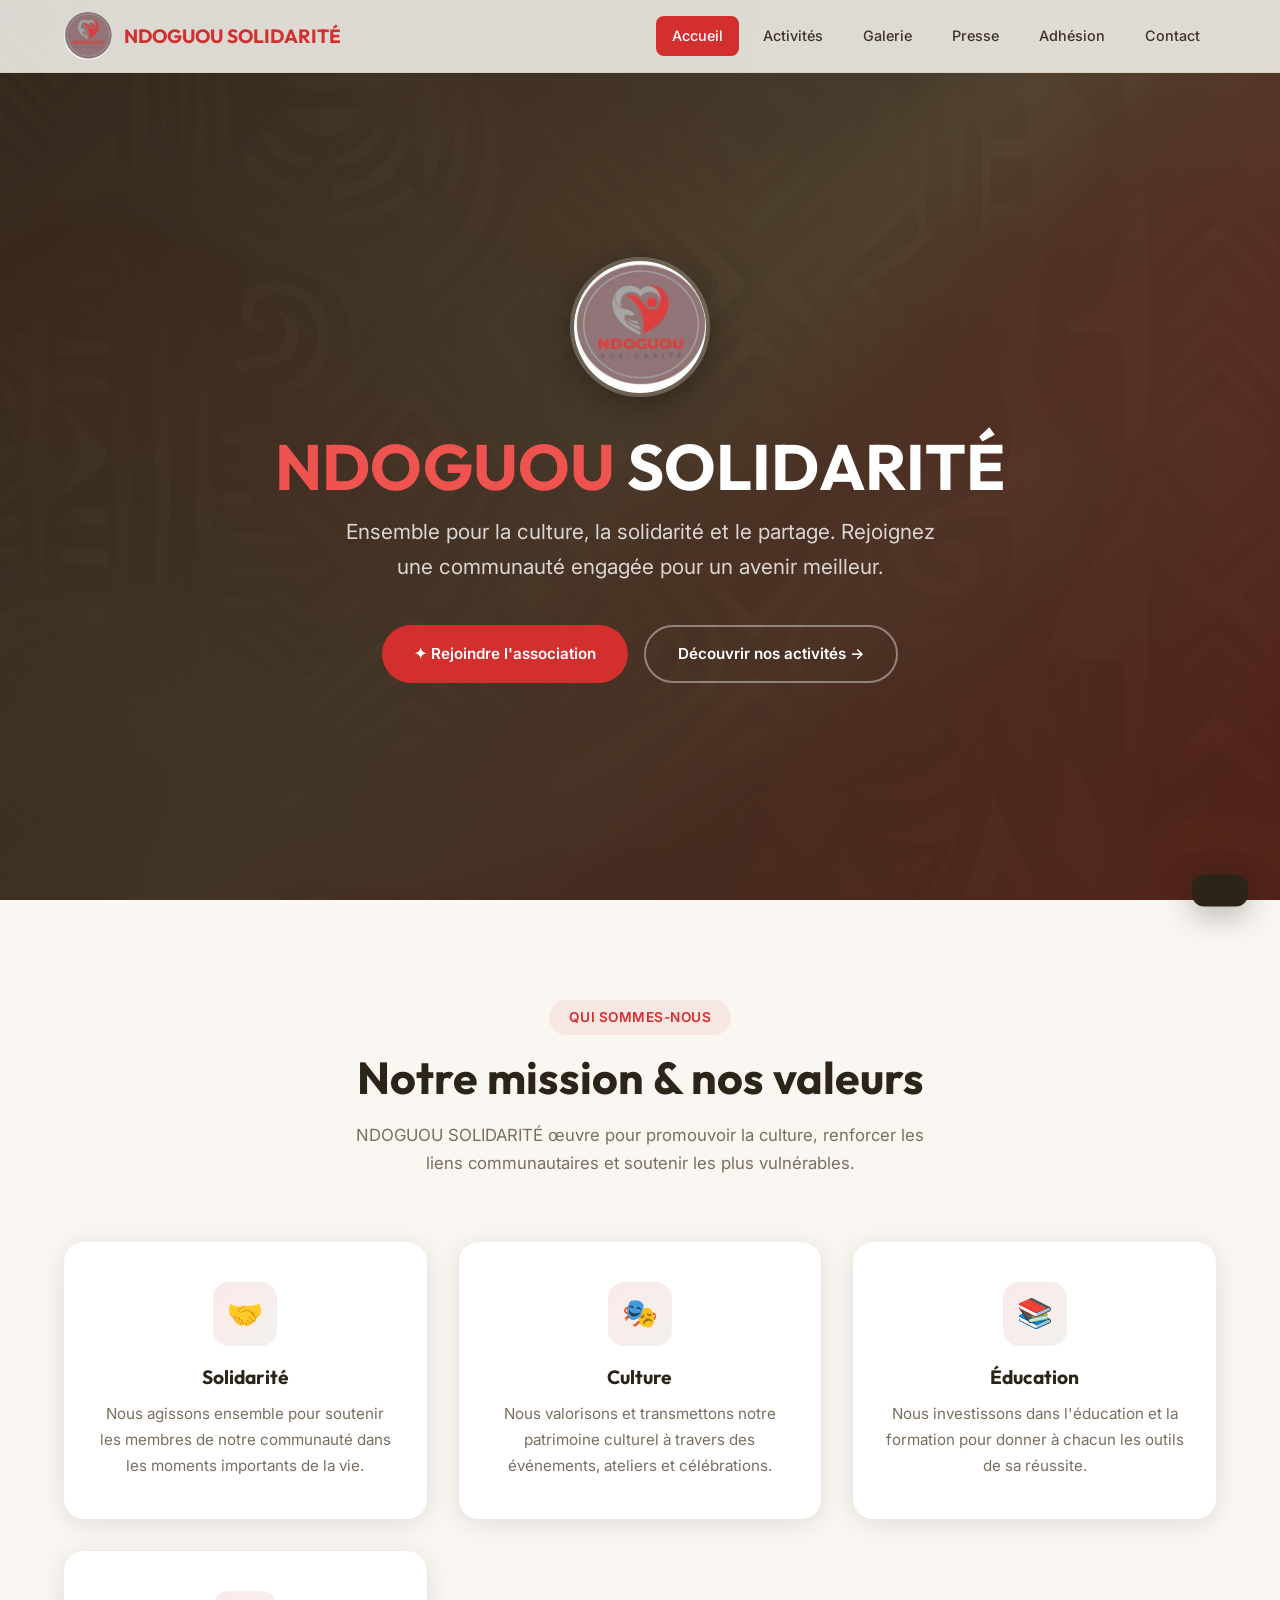
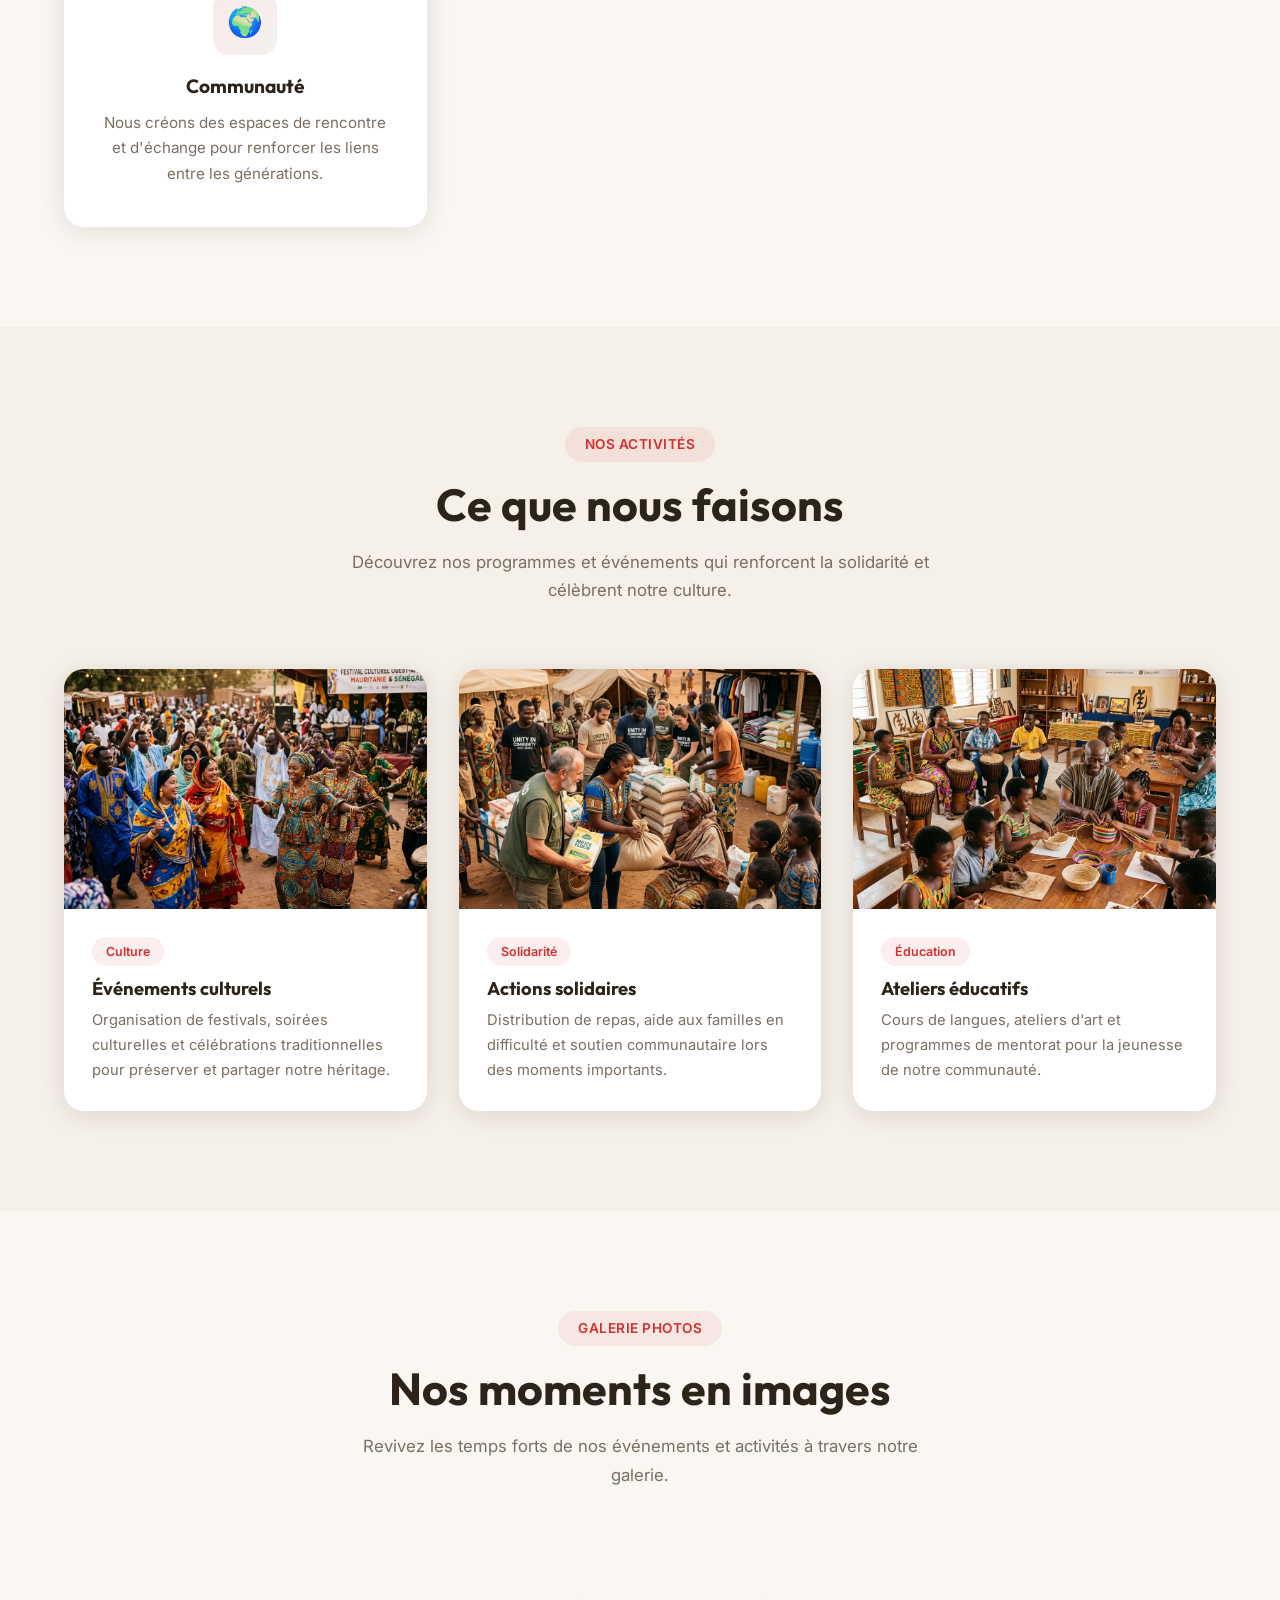
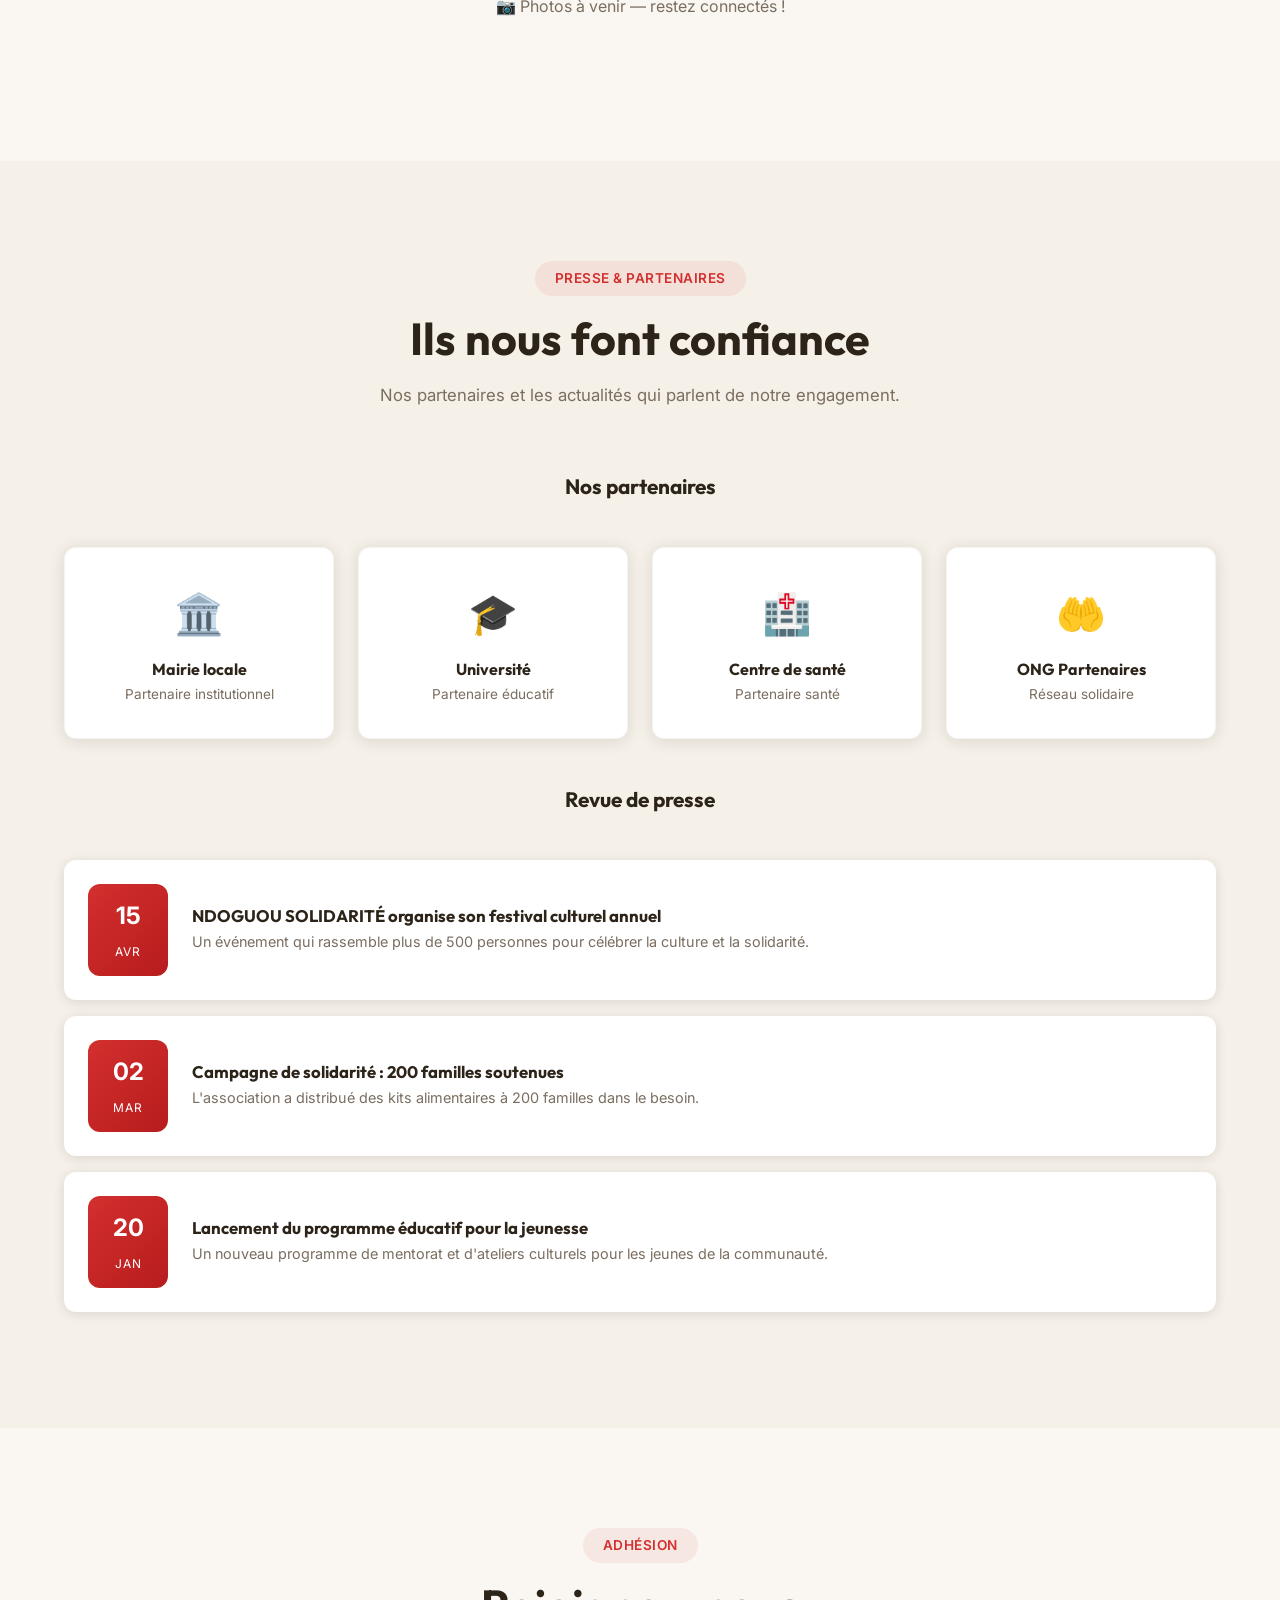
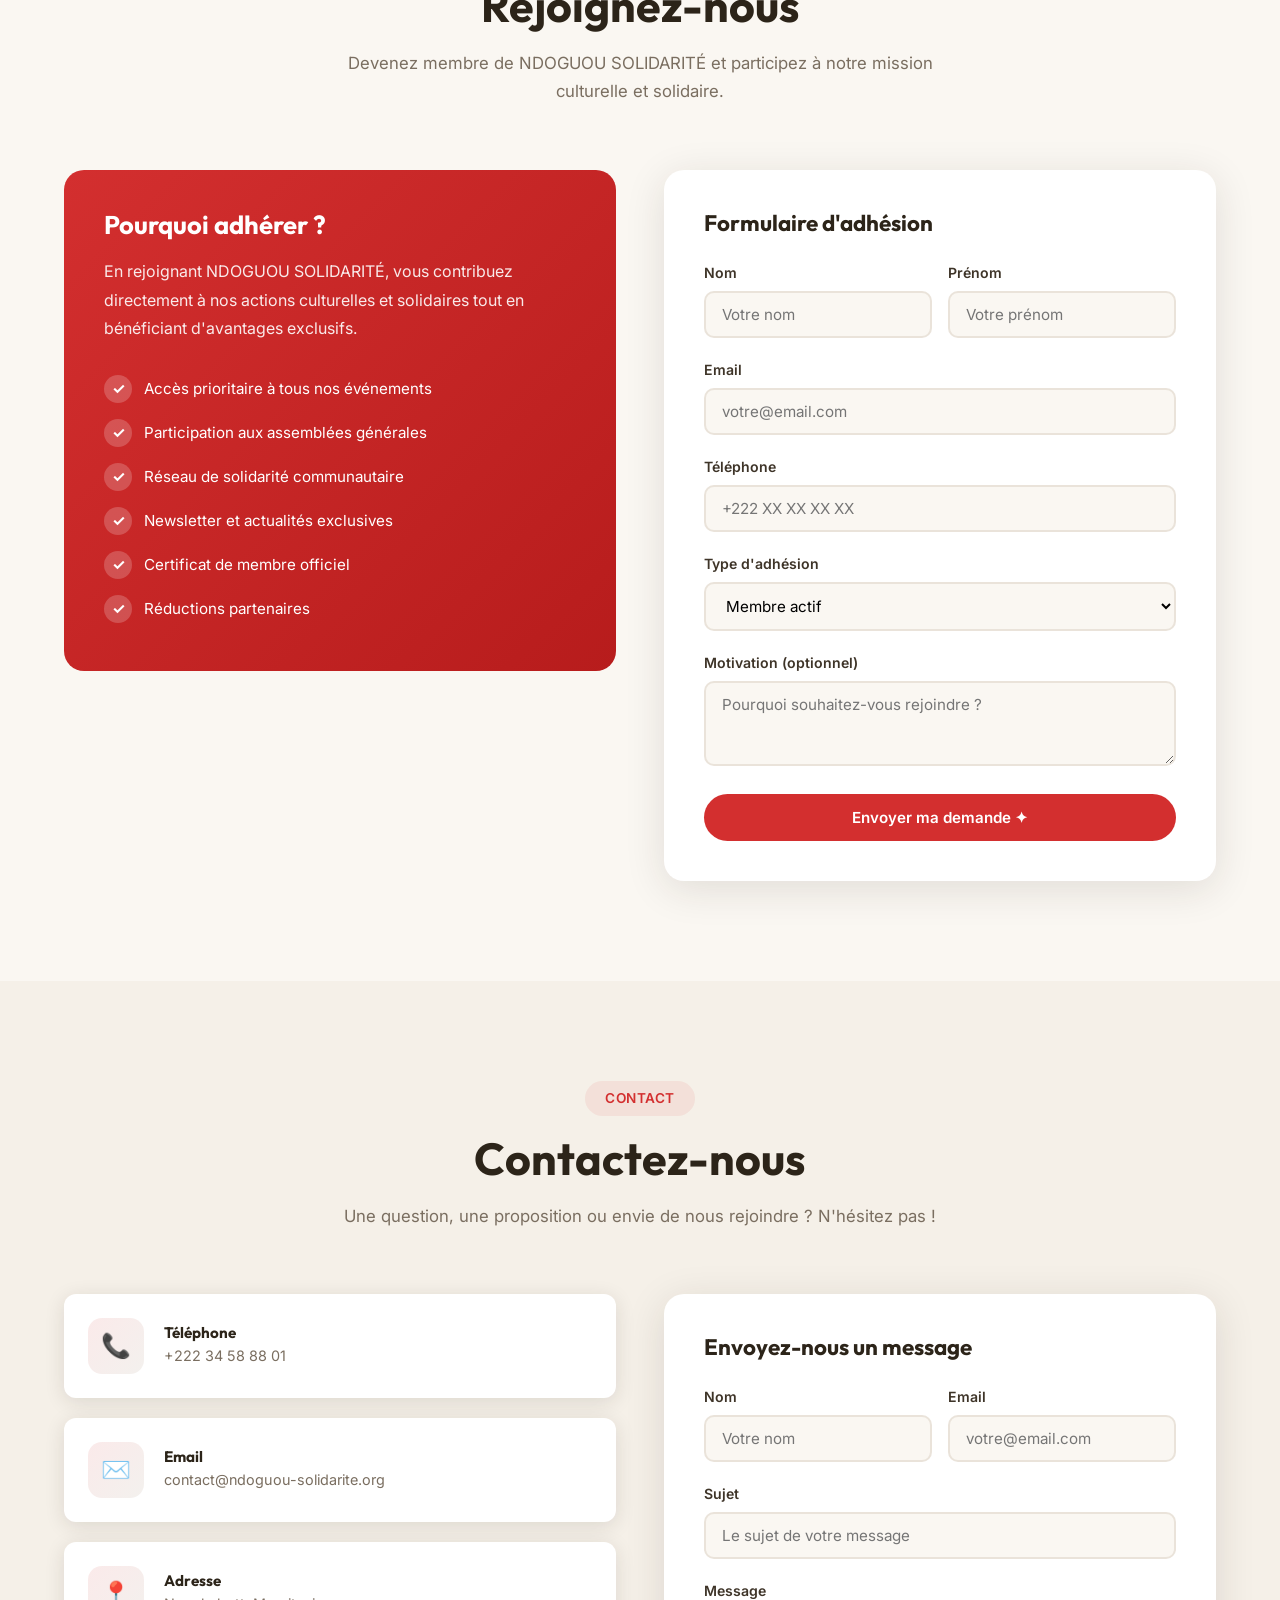
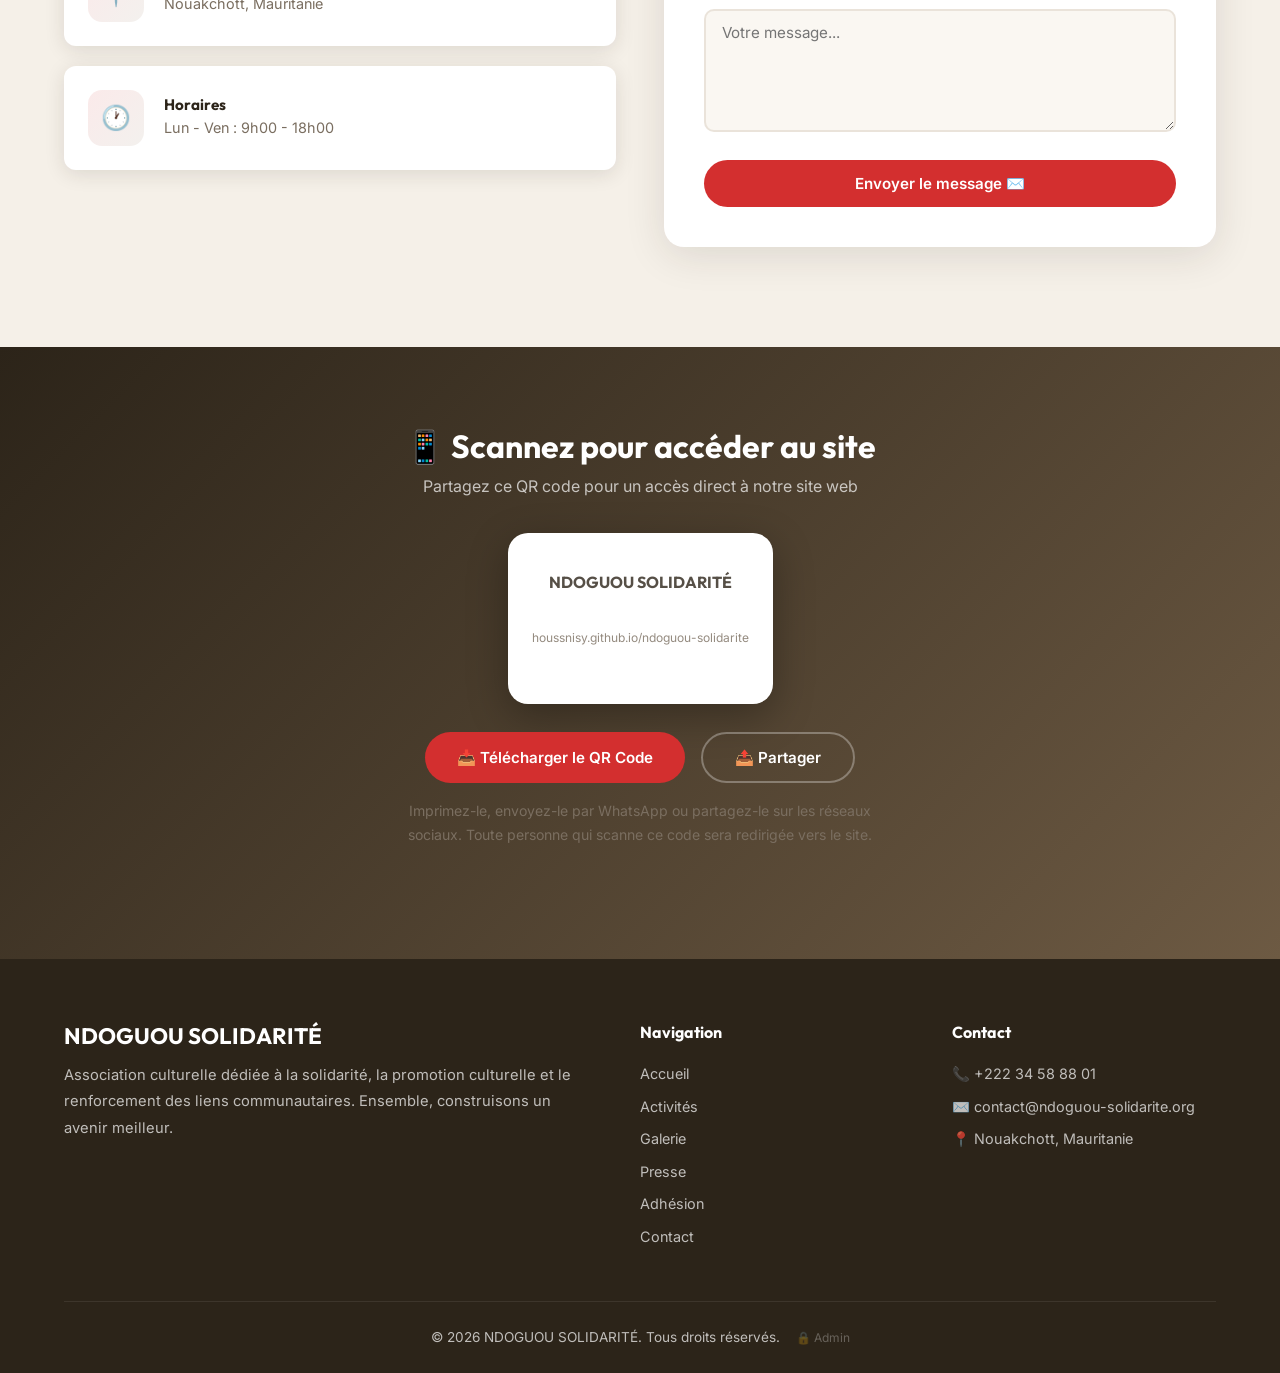
==== commit 2026d23d: "✨ CMS complet + Admin panel + Galerie + QR Code partageable - Admin panel avec 2 comptes (admin1/adm" ====
--- a/index.html
+++ b/index.html
@@ -4,8 +4,8 @@
   <meta charset="UTF-8" />
   <meta name="viewport" content="width=device-width, initial-scale=1.0" />
   <title>NDOGUOU SOLIDARITÉ — Association Culturelle</title>
-  <meta name="description" content="NDOGUOU SOLIDARITÉ est une association culturelle dédiée à la solidarité, la culture et le partage. Rejoignez-nous pour contribuer à un avenir meilleur." />
-  <meta name="keywords" content="NDOGUOU, solidarité, association culturelle, Mauritanie, culture, bénévolat" />
+  <meta name="description" content="NDOGUOU SOLIDARITÉ est une association culturelle dédiée à la solidarité, la culture et le partage." />
+  <meta name="keywords" content="NDOGUOU, solidarité, association culturelle, Mauritanie, culture" />
   <link rel="icon" href="assets/images/logo.png" />
   <link rel="preconnect" href="https://fonts.googleapis.com" />
   <link rel="preconnect" href="https://fonts.gstatic.com" crossorigin />
@@ -40,44 +40,25 @@
     <div class="hero-overlay"></div>
     <div class="hero-content">
       <img src="assets/images/logo.png" alt="NDOGUOU SOLIDARITÉ" class="hero-logo" />
-      <h1><span class="accent">NDOGUOU</span> SOLIDARITÉ</h1>
-      <p class="tagline">Ensemble pour la culture, la solidarité et le partage. Rejoignez une communauté engagée pour un avenir meilleur.</p>
+      <h1 id="heroTitle"><span class="accent">NDOGUOU</span> SOLIDARITÉ</h1>
+      <p class="tagline" id="heroTagline">Ensemble pour la culture, la solidarité et le partage. Rejoignez une communauté engagée pour un avenir meilleur.</p>
       <div class="hero-buttons">
-        <a href="#adhesion" class="btn btn-primary">✦ Rejoindre l'association</a>
-        <a href="#activites" class="btn btn-outline">Découvrir nos activités →</a>
-      </div>
-    </div>
-  </section>
-
-  <!-- ABOUT / ACCUEIL -->
+        <a href="#adhesion" class="btn btn-primary" id="heroBtnPrimary">✦ Rejoindre l'association</a>
+        <a href="#activites" class="btn btn-outline" id="heroBtnSecondary">Découvrir nos activités →</a>
+      </div>
+    </div>
+  </section>
+
+  <!-- ABOUT -->
   <section id="about">
     <div class="container">
       <div class="section-header fade-in">
-        <span class="badge">QUI SOMMES-NOUS</span>
-        <h2>Notre mission & nos valeurs</h2>
-        <p>NDOGUOU SOLIDARITÉ œuvre pour promouvoir la culture, renforcer les liens communautaires et soutenir les plus vulnérables.</p>
-      </div>
-      <div class="about-grid">
-        <div class="about-card fade-in">
-          <div class="icon">🤝</div>
-          <h3>Solidarité</h3>
-          <p>Nous agissons ensemble pour soutenir les membres de notre communauté dans les moments importants de la vie.</p>
-        </div>
-        <div class="about-card fade-in">
-          <div class="icon">🎭</div>
-          <h3>Culture</h3>
-          <p>Nous valorisons et transmettons notre patrimoine culturel à travers des événements, ateliers et célébrations.</p>
-        </div>
-        <div class="about-card fade-in">
-          <div class="icon">📚</div>
-          <h3>Éducation</h3>
-          <p>Nous investissons dans l'éducation et la formation pour donner à chacun les outils de sa réussite.</p>
-        </div>
-        <div class="about-card fade-in">
-          <div class="icon">🌍</div>
-          <h3>Communauté</h3>
-          <p>Nous créons des espaces de rencontre et d'échange pour renforcer les liens entre les générations.</p>
-        </div>
+        <span class="badge" id="aboutBadge">QUI SOMMES-NOUS</span>
+        <h2 id="aboutTitle">Notre mission & nos valeurs</h2>
+        <p id="aboutSubtitle">NDOGUOU SOLIDARITÉ œuvre pour promouvoir la culture, renforcer les liens communautaires et soutenir les plus vulnérables.</p>
+      </div>
+      <div class="about-grid" id="aboutGrid">
+        <!-- CMS: populated by JS -->
       </div>
     </div>
   </section>
@@ -86,41 +67,12 @@
   <section class="section-alt" id="activites">
     <div class="container">
       <div class="section-header fade-in">
-        <span class="badge">NOS ACTIVITÉS</span>
-        <h2>Ce que nous faisons</h2>
-        <p>Découvrez nos programmes et événements qui renforcent la solidarité et célèbrent notre culture.</p>
-      </div>
-      <div class="activities-grid">
-        <div class="activity-card fade-in">
-          <div class="activity-img">
-            <img src="assets/images/activity-culture.png" alt="Événements culturels" />
-          </div>
-          <div class="activity-body">
-            <span class="activity-tag">Culture</span>
-            <h3>Événements culturels</h3>
-            <p>Organisation de festivals, soirées culturelles et célébrations traditionnelles pour préserver et partager notre héritage.</p>
-          </div>
-        </div>
-        <div class="activity-card fade-in">
-          <div class="activity-img">
-            <img src="assets/images/activity-solidarity.png" alt="Actions solidaires" />
-          </div>
-          <div class="activity-body">
-            <span class="activity-tag">Solidarité</span>
-            <h3>Actions solidaires</h3>
-            <p>Distribution de repas, aide aux familles en difficulté et soutien communautaire lors des moments importants.</p>
-          </div>
-        </div>
-        <div class="activity-card fade-in">
-          <div class="activity-img">
-            <img src="assets/images/activity-education.png" alt="Ateliers éducatifs" />
-          </div>
-          <div class="activity-body">
-            <span class="activity-tag">Éducation</span>
-            <h3>Ateliers éducatifs</h3>
-            <p>Cours de langues, ateliers d'art et programmes de mentorat pour la jeunesse de notre communauté.</p>
-          </div>
-        </div>
+        <span class="badge" id="actBadge">NOS ACTIVITÉS</span>
+        <h2 id="actTitle">Ce que nous faisons</h2>
+        <p id="actSubtitle">Découvrez nos programmes et événements qui renforcent la solidarité et célèbrent notre culture.</p>
+      </div>
+      <div class="activities-grid" id="actGrid">
+        <!-- CMS: populated by JS -->
       </div>
     </div>
   </section>
@@ -129,19 +81,11 @@
   <section id="galerie">
     <div class="container">
       <div class="section-header fade-in">
-        <span class="badge">GALERIE PHOTOS</span>
-        <h2>Nos moments en images</h2>
-        <p>Revivez les temps forts de nos événements et activités à travers notre galerie.</p>
-      </div>
-      <div class="gallery-grid" id="galleryGrid">
-        <!-- Photos will be loaded by JS -->
-      </div>
-      <div class="gallery-upload fade-in" id="galleryUpload">
-        <div class="upload-icon">📸</div>
-        <p><strong>Partagez vos photos !</strong></p>
-        <p>Glissez vos images ici ou cliquez pour sélectionner</p>
-        <input type="file" id="galleryInput" accept="image/*" multiple />
-      </div>
+        <span class="badge" id="galerieBadge">GALERIE PHOTOS</span>
+        <h2 id="galerieTitle">Nos moments en images</h2>
+        <p id="galerieSubtitle">Revivez les temps forts de nos événements et activités à travers notre galerie.</p>
+      </div>
+      <div class="gallery-grid" id="galleryGrid"></div>
     </div>
   </section>
 
@@ -149,58 +93,17 @@
   <section class="section-alt" id="presse">
     <div class="container">
       <div class="section-header fade-in">
-        <span class="badge">PRESSE & PARTENAIRES</span>
-        <h2>Ils nous font confiance</h2>
-        <p>Nos partenaires et les actualités qui parlent de notre engagement.</p>
-      </div>
-
+        <span class="badge" id="presseBadge">PRESSE & PARTENAIRES</span>
+        <h2 id="presseTitle">Ils nous font confiance</h2>
+        <p id="presseSubtitle">Nos partenaires et les actualités qui parlent de notre engagement.</p>
+      </div>
       <h3 style="text-align:center;margin-bottom:24px;color:var(--dark);font-size:1.3rem;" class="fade-in">Nos partenaires</h3>
-      <div class="partners-grid fade-in">
-        <div class="partner-card">
-          <div class="partner-icon">🏛️</div>
-          <h4>Mairie locale</h4>
-          <p>Partenaire institutionnel</p>
-        </div>
-        <div class="partner-card">
-          <div class="partner-icon">🎓</div>
-          <h4>Université</h4>
-          <p>Partenaire éducatif</p>
-        </div>
-        <div class="partner-card">
-          <div class="partner-icon">🏥</div>
-          <h4>Centre de santé</h4>
-          <p>Partenaire santé</p>
-        </div>
-        <div class="partner-card">
-          <div class="partner-icon">🤲</div>
-          <h4>ONG Partenaires</h4>
-          <p>Réseau solidaire</p>
-        </div>
-      </div>
-
+      <div class="partners-grid fade-in" id="partnersGrid">
+        <!-- CMS: populated by JS -->
+      </div>
       <h3 style="text-align:center;margin:48px 0 24px;color:var(--dark);font-size:1.3rem;" class="fade-in">Revue de presse</h3>
-      <div class="press-list fade-in">
-        <div class="press-item">
-          <div class="press-date"><span class="day">15</span><span class="month">Avr</span></div>
-          <div class="press-info">
-            <h4>NDOGUOU SOLIDARITÉ organise son festival culturel annuel</h4>
-            <p>Un événement qui rassemble plus de 500 personnes pour célébrer la culture et la solidarité.</p>
-          </div>
-        </div>
-        <div class="press-item">
-          <div class="press-date"><span class="day">02</span><span class="month">Mar</span></div>
-          <div class="press-info">
-            <h4>Campagne de solidarité : 200 familles soutenues</h4>
-            <p>L'association a distribué des kits alimentaires à 200 familles dans le besoin.</p>
-          </div>
-        </div>
-        <div class="press-item">
-          <div class="press-date"><span class="day">20</span><span class="month">Jan</span></div>
-          <div class="press-info">
-            <h4>Lancement du programme éducatif pour la jeunesse</h4>
-            <p>Un nouveau programme de mentorat et d'ateliers culturels pour les jeunes de la communauté.</p>
-          </div>
-        </div>
+      <div class="press-list fade-in" id="pressList">
+        <!-- CMS: populated by JS -->
       </div>
     </div>
   </section>
@@ -209,55 +112,28 @@
   <section id="adhesion">
     <div class="container">
       <div class="section-header fade-in">
-        <span class="badge">ADHÉSION</span>
-        <h2>Rejoignez-nous</h2>
-        <p>Devenez membre de NDOGUOU SOLIDARITÉ et participez à notre mission culturelle et solidaire.</p>
+        <span class="badge" id="adhBadge">ADHÉSION</span>
+        <h2 id="adhSectionTitle">Rejoignez-nous</h2>
+        <p id="adhSectionSubtitle">Devenez membre de NDOGUOU SOLIDARITÉ et participez à notre mission culturelle et solidaire.</p>
       </div>
       <div class="adhesion-wrapper fade-in">
         <div class="adhesion-info">
-          <h3>Pourquoi adhérer ?</h3>
-          <p>En rejoignant NDOGUOU SOLIDARITÉ, vous contribuez directement à nos actions culturelles et solidaires tout en bénéficiant d'avantages exclusifs.</p>
-          <ul class="adhesion-benefits">
-            <li>Accès prioritaire à tous nos événements</li>
-            <li>Participation aux assemblées générales</li>
-            <li>Réseau de solidarité communautaire</li>
-            <li>Newsletter et actualités exclusives</li>
-            <li>Certificat de membre officiel</li>
-            <li>Réductions partenaires</li>
+          <h3 id="adhInfoTitle">Pourquoi adhérer ?</h3>
+          <p id="adhInfoText">En rejoignant NDOGUOU SOLIDARITÉ, vous contribuez directement à nos actions culturelles et solidaires tout en bénéficiant d'avantages exclusifs.</p>
+          <ul class="adhesion-benefits" id="adhBenefits">
+            <!-- CMS: populated by JS -->
           </ul>
         </div>
         <form class="adhesion-form" id="adhesionForm">
           <h3>Formulaire d'adhésion</h3>
           <div class="form-row">
-            <div class="form-group">
-              <label for="adhNom">Nom</label>
-              <input type="text" id="adhNom" placeholder="Votre nom" required />
-            </div>
-            <div class="form-group">
-              <label for="adhPrenom">Prénom</label>
-              <input type="text" id="adhPrenom" placeholder="Votre prénom" required />
-            </div>
+            <div class="form-group"><label for="adhNom">Nom</label><input type="text" id="adhNom" placeholder="Votre nom" required /></div>
+            <div class="form-group"><label for="adhPrenom">Prénom</label><input type="text" id="adhPrenom" placeholder="Votre prénom" required /></div>
           </div>
-          <div class="form-group">
-            <label for="adhEmail">Email</label>
-            <input type="email" id="adhEmail" placeholder="votre@email.com" required />
-          </div>
-          <div class="form-group">
-            <label for="adhTel">Téléphone</label>
-            <input type="tel" id="adhTel" placeholder="+222 XX XX XX XX" required />
-          </div>
-          <div class="form-group">
-            <label for="adhType">Type d'adhésion</label>
-            <select id="adhType">
-              <option value="membre">Membre actif</option>
-              <option value="bienfaiteur">Membre bienfaiteur</option>
-              <option value="honneur">Membre d'honneur</option>
-            </select>
-          </div>
-          <div class="form-group">
-            <label for="adhMessage">Motivation (optionnel)</label>
-            <textarea id="adhMessage" rows="3" placeholder="Pourquoi souhaitez-vous rejoindre ?"></textarea>
-          </div>
+          <div class="form-group"><label for="adhEmail">Email</label><input type="email" id="adhEmail" placeholder="votre@email.com" required /></div>
+          <div class="form-group"><label for="adhTel">Téléphone</label><input type="tel" id="adhTel" placeholder="+222 XX XX XX XX" required /></div>
+          <div class="form-group"><label for="adhType">Type d'adhésion</label><select id="adhType"><option value="membre">Membre actif</option><option value="bienfaiteur">Membre bienfaiteur</option><option value="honneur">Membre d'honneur</option></select></div>
+          <div class="form-group"><label for="adhMessage">Motivation (optionnel)</label><textarea id="adhMessage" rows="3" placeholder="Pourquoi souhaitez-vous rejoindre ?"></textarea></div>
           <button type="submit" class="btn btn-primary" style="width:100%;justify-content:center;">Envoyer ma demande ✦</button>
         </form>
       </div>
@@ -268,61 +144,25 @@
   <section class="section-alt" id="contact">
     <div class="container">
       <div class="section-header fade-in">
-        <span class="badge">CONTACT</span>
-        <h2>Contactez-nous</h2>
-        <p>Une question, une proposition ou envie de nous rejoindre ? N'hésitez pas !</p>
+        <span class="badge" id="contactBadge">CONTACT</span>
+        <h2 id="contactTitle">Contactez-nous</h2>
+        <p id="contactSubtitle">Une question, une proposition ou envie de nous rejoindre ? N'hésitez pas !</p>
       </div>
       <div class="contact-grid fade-in">
         <div class="contact-info-cards">
-          <div class="contact-card">
-            <div class="c-icon">📞</div>
-            <div>
-              <h4>Téléphone</h4>
-              <p>+222 34 58 88 01</p>
-            </div>
-          </div>
-          <div class="contact-card">
-            <div class="c-icon">✉️</div>
-            <div>
-              <h4>Email</h4>
-              <p>contact@ndoguou-solidarite.org</p>
-            </div>
-          </div>
-          <div class="contact-card">
-            <div class="c-icon">📍</div>
-            <div>
-              <h4>Adresse</h4>
-              <p>Nouakchott, Mauritanie</p>
-            </div>
-          </div>
-          <div class="contact-card">
-            <div class="c-icon">🕐</div>
-            <div>
-              <h4>Horaires</h4>
-              <p>Lun - Ven : 9h00 - 18h00</p>
-            </div>
-          </div>
+          <div class="contact-card"><div class="c-icon">📞</div><div><h4>Téléphone</h4><p id="ctPhone">+222 34 58 88 01</p></div></div>
+          <div class="contact-card"><div class="c-icon">✉️</div><div><h4>Email</h4><p id="ctEmail2">contact@ndoguou-solidarite.org</p></div></div>
+          <div class="contact-card"><div class="c-icon">📍</div><div><h4>Adresse</h4><p id="ctAddress">Nouakchott, Mauritanie</p></div></div>
+          <div class="contact-card"><div class="c-icon">🕐</div><div><h4>Horaires</h4><p id="ctHours">Lun - Ven : 9h00 - 18h00</p></div></div>
         </div>
         <form class="contact-form" id="contactForm">
           <h3>Envoyez-nous un message</h3>
           <div class="form-row">
-            <div class="form-group">
-              <label for="ctNom">Nom</label>
-              <input type="text" id="ctNom" placeholder="Votre nom" required />
-            </div>
-            <div class="form-group">
-              <label for="ctEmail">Email</label>
-              <input type="email" id="ctEmail" placeholder="votre@email.com" required />
-            </div>
+            <div class="form-group"><label for="ctNom">Nom</label><input type="text" id="ctNom" placeholder="Votre nom" required /></div>
+            <div class="form-group"><label for="ctEmailField">Email</label><input type="email" id="ctEmailField" placeholder="votre@email.com" required /></div>
           </div>
-          <div class="form-group">
-            <label for="ctSujet">Sujet</label>
-            <input type="text" id="ctSujet" placeholder="Le sujet de votre message" required />
-          </div>
-          <div class="form-group">
-            <label for="ctMessage">Message</label>
-            <textarea id="ctMessage" rows="5" placeholder="Votre message..." required></textarea>
-          </div>
+          <div class="form-group"><label for="ctSujet">Sujet</label><input type="text" id="ctSujet" placeholder="Le sujet de votre message" required /></div>
+          <div class="form-group"><label for="ctMessage">Message</label><textarea id="ctMessage" rows="5" placeholder="Votre message..." required></textarea></div>
           <button type="submit" class="btn btn-primary" style="width:100%;justify-content:center;">Envoyer le message ✉️</button>
         </form>
       </div>
@@ -337,7 +177,13 @@
       <div class="qr-box fade-in">
         <div id="qrCanvas"></div>
         <p class="qr-label">NDOGUOU SOLIDARITÉ</p>
-      </div>
+        <p style="font-size:0.75rem;color:var(--text-light);margin-top:4px;">houssnisy.github.io/ndoguou-solidarite</p>
+      </div>
+      <div class="qr-actions fade-in">
+        <button class="btn btn-primary" id="downloadQR" onclick="downloadQR()">📥 Télécharger le QR Code</button>
+        <button class="btn btn-outline" onclick="shareQR()">📤 Partager</button>
+      </div>
+      <p class="fade-in" style="margin-top:16px;font-size:0.88rem;color:var(--text-light);max-width:500px;margin-left:auto;margin-right:auto;">Imprimez-le, envoyez-le par WhatsApp ou partagez-le sur les réseaux sociaux. Toute personne qui scanne ce code sera redirigée vers le site.</p>
     </div>
   </section>
 
@@ -347,26 +193,22 @@
       <div class="footer-grid">
         <div class="footer-brand">
           <h3>NDOGUOU SOLIDARITÉ</h3>
-          <p>Association culturelle dédiée à la solidarité, la promotion culturelle et le renforcement des liens communautaires. Ensemble, construisons un avenir meilleur.</p>
+          <p id="footerDesc">Association culturelle dédiée à la solidarité, la promotion culturelle et le renforcement des liens communautaires.</p>
         </div>
         <div class="footer-links">
           <h4>Navigation</h4>
-          <a href="#accueil">Accueil</a>
-          <a href="#activites">Activités</a>
-          <a href="#galerie">Galerie</a>
-          <a href="#presse">Presse</a>
-          <a href="#adhesion">Adhésion</a>
-          <a href="#contact">Contact</a>
+          <a href="#accueil">Accueil</a><a href="#activites">Activités</a><a href="#galerie">Galerie</a>
+          <a href="#presse">Presse</a><a href="#adhesion">Adhésion</a><a href="#contact">Contact</a>
         </div>
         <div class="footer-contact">
           <h4>Contact</h4>
-          <p>📞 +222 34 58 88 01</p>
-          <p>✉️ contact@ndoguou-solidarite.org</p>
-          <p>📍 Nouakchott, Mauritanie</p>
+          <p id="footerPhone">📞 +222 34 58 88 01</p>
+          <p id="footerEmail">✉️ contact@ndoguou-solidarite.org</p>
+          <p id="footerAddress">📍 Nouakchott, Mauritanie</p>
         </div>
       </div>
       <div class="footer-bottom">
-        <p>© 2026 NDOGUOU SOLIDARITÉ. Tous droits réservés.</p>
+        <p>© 2026 NDOGUOU SOLIDARITÉ. Tous droits réservés. <a href="admin.html" style="opacity:0.4;margin-left:12px;font-size:0.75rem;">🔒 Admin</a></p>
       </div>
     </div>
   </footer>
@@ -379,10 +221,8 @@
     <button class="lightbox-nav lightbox-next" id="lightboxNext">›</button>
   </div>
 
-  <!-- TOAST -->
   <div class="toast" id="toast"></div>
 
-  <!-- QR Code Library -->
   <script src="https://cdn.jsdelivr.net/npm/qrcodejs@1.0.0/qrcode.min.js"></script>
   <script src="script.js"></script>
 </body>
--- a/index.css
+++ b/index.css
@@ -284,6 +284,45 @@
 .qr-section p { opacity:0.8; margin-bottom:32px; }
 .qr-label { margin-top:16px; color:var(--text); font-weight:600; font-size:0.9rem; }
 
+/* ===== QR CODE ===== */
+.qr-section {
+  padding: 80px 0;
+  background: linear-gradient(135deg, var(--dark) 0%, var(--brown-dark) 100%);
+  color: var(--white);
+  text-align: center;
+}
+.qr-section h2 { color: var(--white); font-size: 2rem; margin-bottom: 8px; }
+.qr-section > .container > p { color: rgba(255,255,255,0.7); margin-bottom: 32px; }
+.qr-box {
+  display: inline-block;
+  background: var(--white);
+  padding: 24px;
+  border-radius: var(--radius-lg);
+  box-shadow: 0 12px 40px rgba(0,0,0,0.3);
+}
+.qr-box canvas, .qr-box img { border-radius: 8px; }
+.qr-label {
+  margin-top: 12px;
+  font-family: 'Outfit', sans-serif;
+  font-weight: 700;
+  color: var(--dark);
+  font-size: 1rem;
+}
+.qr-actions {
+  display: flex;
+  gap: 16px;
+  justify-content: center;
+  margin-top: 28px;
+}
+.qr-actions .btn-outline {
+  border-color: rgba(255,255,255,0.3);
+  color: var(--white);
+}
+.qr-actions .btn-outline:hover {
+  background: rgba(255,255,255,0.1);
+  border-color: var(--white);
+}
+
 /* ===== FOOTER ===== */
 .footer {
   background:var(--dark); color:rgba(255,255,255,0.7); padding:64px 0 24px;
